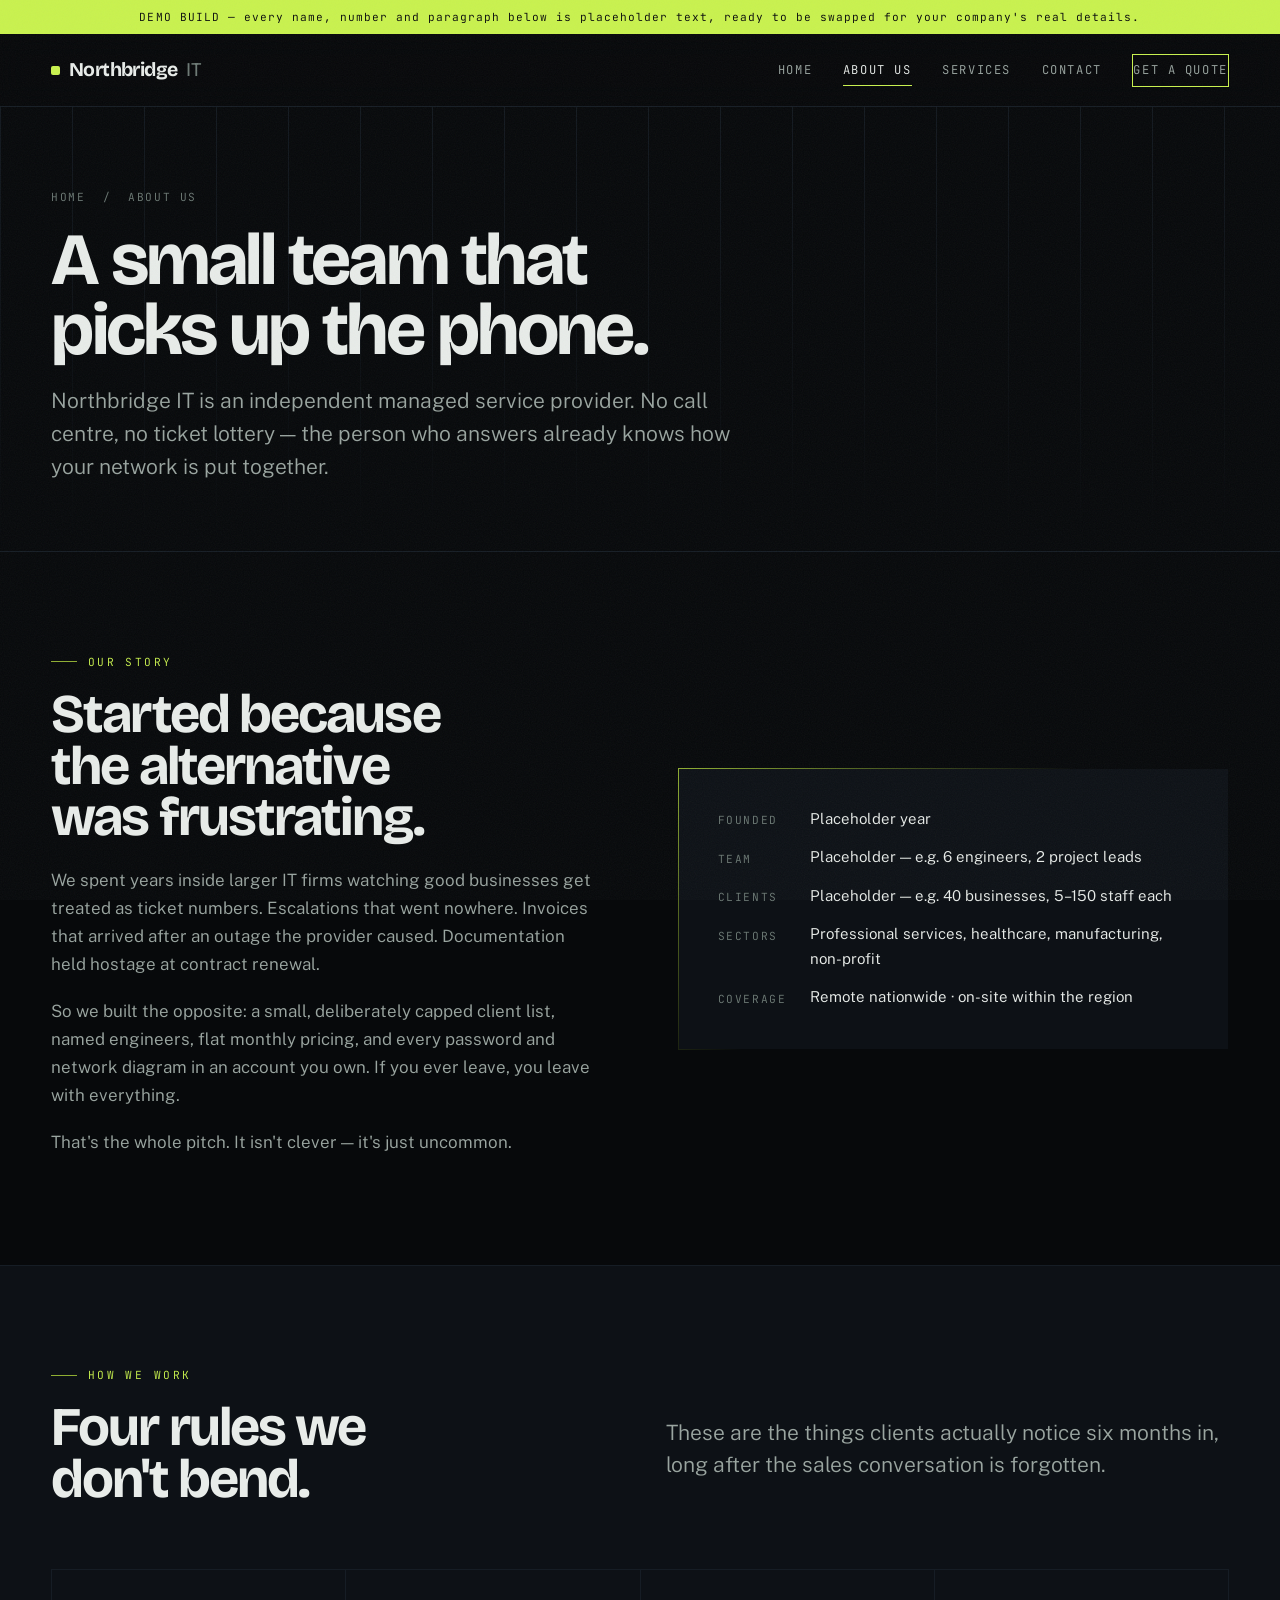
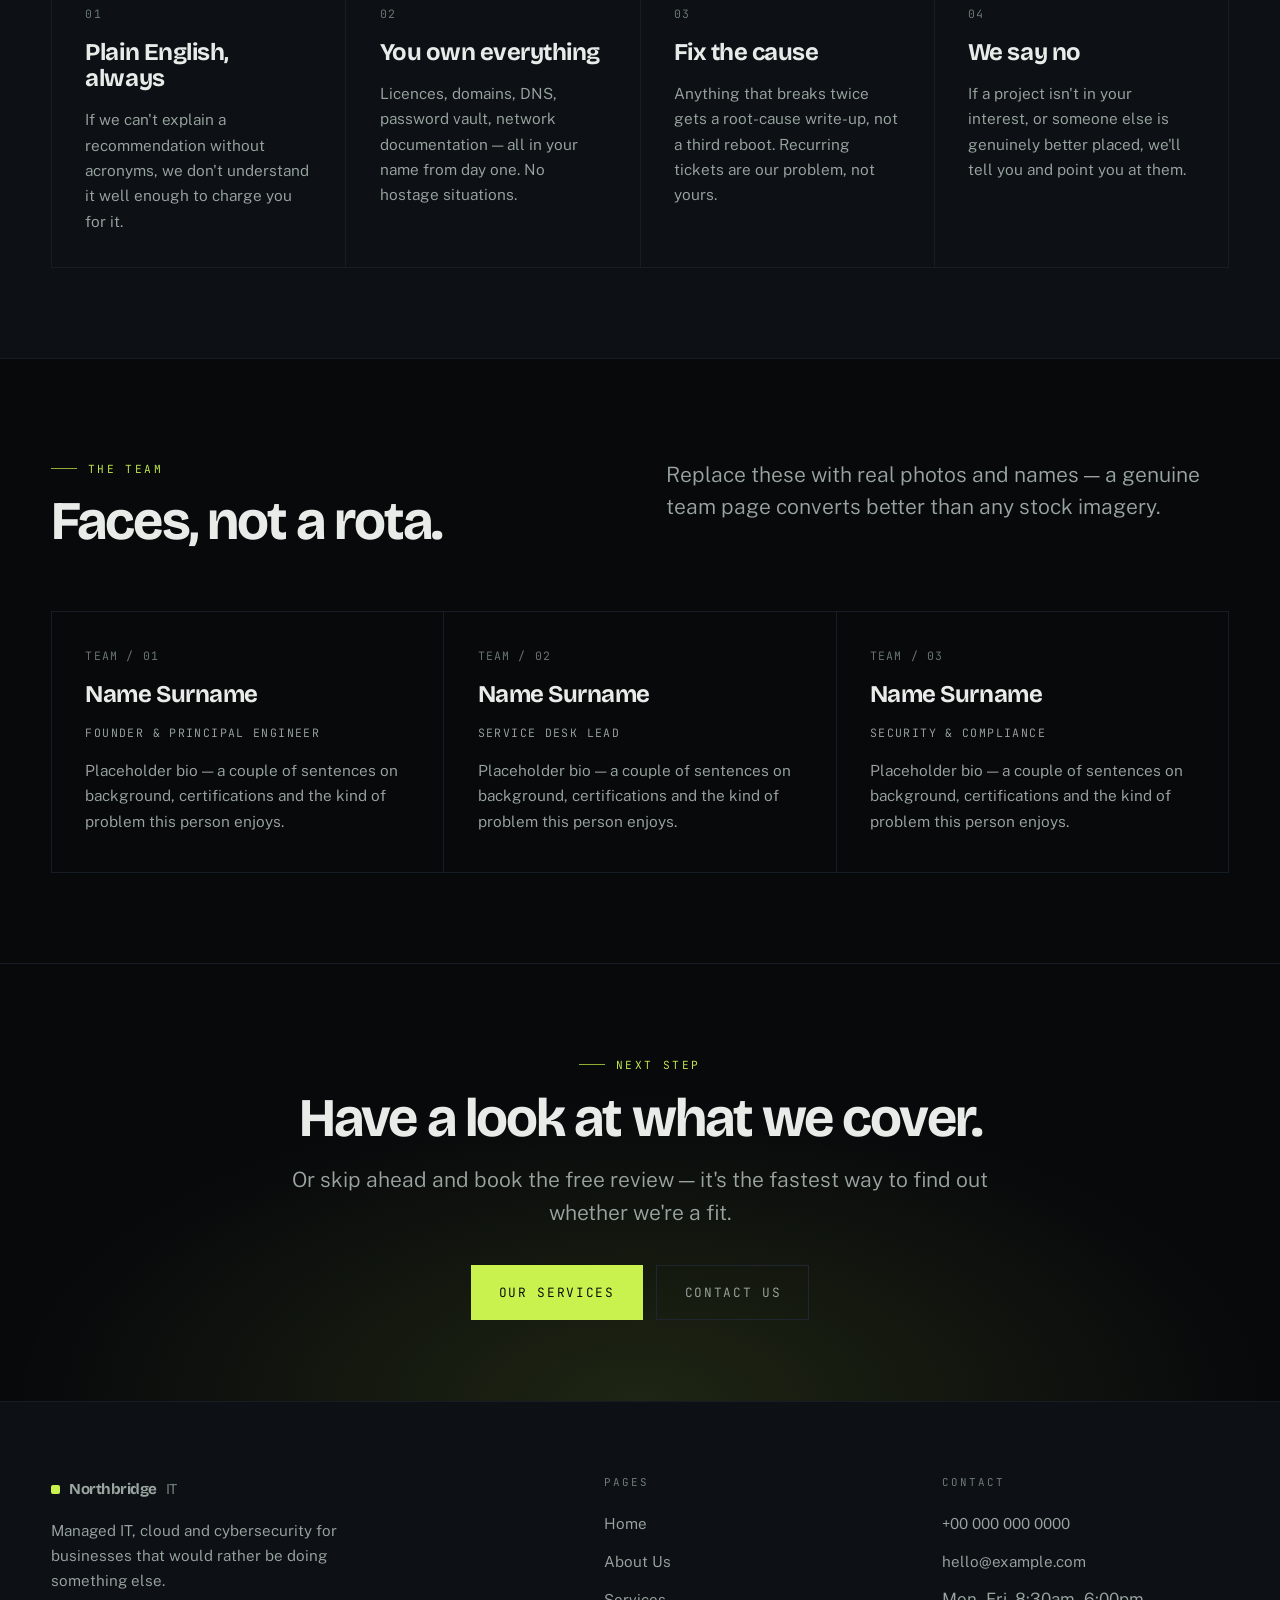
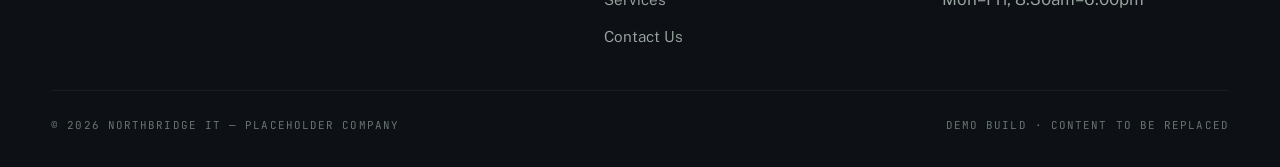
==== about.html @ 1f9439ec "IT company website demo: home, about, services, contact" ====
<!doctype html>
<html lang="en">
<head>
<meta charset="utf-8">
<meta name="viewport" content="width=device-width, initial-scale=1">
<title>About Us — Northbridge IT</title>
<meta name="description" content="Who we are, how we work and what we will not do. Northbridge IT is an independent managed IT provider for small and mid-sized businesses.">
<link rel="canonical" href="https://example.com/about.html">
<meta name="robots" content="index, follow">
<meta name="theme-color" content="#07090b">

<meta property="og:type" content="website">
<meta property="og:title" content="About Us — Northbridge IT">
<meta property="og:description" content="An independent managed IT provider. Named engineers, plain-English contracts, documentation you own.">
<meta property="og:url" content="https://example.com/about.html">
<meta property="og:site_name" content="Northbridge IT">
<meta name="twitter:card" content="summary_large_image">

<link rel="preconnect" href="https://fonts.googleapis.com">
<link rel="preconnect" href="https://fonts.gstatic.com" crossorigin>
<link href="https://fonts.googleapis.com/css2?family=Bricolage+Grotesque:opsz,wght@12..96,400;12..96,700;12..96,800&family=Public+Sans:wght@300;400;500&family=JetBrains+Mono:wght@400;500&display=swap" rel="stylesheet">
<link rel="stylesheet" href="assets/styles.css">
</head>
<body>
<a class="skip" href="#main">Skip to content</a>

<div class="demo-bar">DEMO BUILD — every name, number and paragraph below is placeholder text, ready to be swapped for your company's real details.</div>

<header class="site-head">
  <div class="wrap head-in">
    <a class="brand" href="index.html"><span class="dot"></span>Northbridge<span style="color:var(--paper-mute);font-weight:400">IT</span></a>
    <button class="burger" aria-label="Menu" aria-expanded="false" aria-controls="nav">
      <span></span><span></span><span></span>
    </button>
    <nav class="nav" id="nav">
      <a href="index.html">Home</a>
      <a href="about.html" aria-current="page">About Us</a>
      <a href="services.html">Services</a>
      <a href="contact.html">Contact</a>
      <a class="btn" href="contact.html">Get a quote</a>
    </nav>
  </div>
</header>

<main id="main">

  <section class="pagehead">
    <div class="wrap">
      <p class="crumb"><a href="index.html">Home</a> &nbsp;/&nbsp; About Us</p>
      <h1>A small team that<br>picks up the phone.</h1>
      <p class="lede">Northbridge IT is an independent managed service provider. No call centre, no ticket lottery — the person who answers already knows how your network is put together.</p>
    </div>
  </section>

  <section class="sect">
    <div class="wrap split">
      <div data-rise="0">
        <span class="tag">Our story</span>
        <h2 class="h-sect" style="margin:1.1rem 0 1.4rem">Started because the alternative was frustrating.</h2>
        <p class="muted">We spent years inside larger IT firms watching good businesses get treated as ticket numbers. Escalations that went nowhere. Invoices that arrived after an outage the provider caused. Documentation held hostage at contract renewal.</p>
        <p class="muted">So we built the opposite: a small, deliberately capped client list, named engineers, flat monthly pricing, and every password and network diagram in an account you own. If you ever leave, you leave with everything.</p>
        <p class="muted">That's the whole pitch. It isn't clever — it's just uncommon.</p>
      </div>
      <div class="frame" data-rise="120">
        <dl>
          <dt>Founded</dt><dd>Placeholder year</dd>
          <dt>Team</dt><dd>Placeholder — e.g. 6 engineers, 2 project leads</dd>
          <dt>Clients</dt><dd>Placeholder — e.g. 40 businesses, 5–150 staff each</dd>
          <dt>Sectors</dt><dd>Professional services, healthcare, manufacturing, non-profit</dd>
          <dt>Coverage</dt><dd>Remote nationwide · on-site within the region</dd>
        </dl>
      </div>
    </div>
  </section>

  <section class="sect sect--tint">
    <div class="wrap">
      <div class="sect-head" data-rise="0">
        <div>
          <span class="tag">How we work</span>
          <h2 class="h-sect">Four rules we don't bend.</h2>
        </div>
        <p class="lede">These are the things clients actually notice six months in, long after the sales conversation is forgotten.</p>
      </div>
      <div class="grid-3">
        <article class="card" data-rise="0">
          <div class="card-top"><span class="idx">01</span></div>
          <h3 class="h-card">Plain English, always</h3>
          <p>If we can't explain a recommendation without acronyms, we don't understand it well enough to charge you for it.</p>
        </article>
        <article class="card" data-rise="80">
          <div class="card-top"><span class="idx">02</span></div>
          <h3 class="h-card">You own everything</h3>
          <p>Licences, domains, DNS, password vault, network documentation — all in your name from day one. No hostage situations.</p>
        </article>
        <article class="card" data-rise="160">
          <div class="card-top"><span class="idx">03</span></div>
          <h3 class="h-card">Fix the cause</h3>
          <p>Anything that breaks twice gets a root-cause write-up, not a third reboot. Recurring tickets are our problem, not yours.</p>
        </article>
        <article class="card" data-rise="240">
          <div class="card-top"><span class="idx">04</span></div>
          <h3 class="h-card">We say no</h3>
          <p>If a project isn't in your interest, or someone else is genuinely better placed, we'll tell you and point you at them.</p>
        </article>
      </div>
    </div>
  </section>

  <section class="sect">
    <div class="wrap">
      <div class="sect-head" data-rise="0">
        <div>
          <span class="tag">The team</span>
          <h2 class="h-sect">Faces, not a rota.</h2>
        </div>
        <p class="lede">Replace these with real photos and names — a genuine team page converts better than any stock imagery.</p>
      </div>
      <div class="grid-3">
        <article class="card" data-rise="0">
          <div class="card-top"><span class="idx">TEAM / 01</span></div>
          <h3 class="h-card">Name Surname</h3>
          <p class="muted" style="font-family:var(--font-mono);font-size:0.72rem;letter-spacing:0.12em;text-transform:uppercase">Founder &amp; Principal Engineer</p>
          <p>Placeholder bio — a couple of sentences on background, certifications and the kind of problem this person enjoys.</p>
        </article>
        <article class="card" data-rise="80">
          <div class="card-top"><span class="idx">TEAM / 02</span></div>
          <h3 class="h-card">Name Surname</h3>
          <p class="muted" style="font-family:var(--font-mono);font-size:0.72rem;letter-spacing:0.12em;text-transform:uppercase">Service Desk Lead</p>
          <p>Placeholder bio — a couple of sentences on background, certifications and the kind of problem this person enjoys.</p>
        </article>
        <article class="card" data-rise="160">
          <div class="card-top"><span class="idx">TEAM / 03</span></div>
          <h3 class="h-card">Name Surname</h3>
          <p class="muted" style="font-family:var(--font-mono);font-size:0.72rem;letter-spacing:0.12em;text-transform:uppercase">Security &amp; Compliance</p>
          <p>Placeholder bio — a couple of sentences on background, certifications and the kind of problem this person enjoys.</p>
        </article>
      </div>
    </div>
  </section>

  <section class="cta">
    <div class="wrap">
      <span class="tag" style="justify-content:center">Next step</span>
      <h2 class="h-sect" style="margin:1.2rem 0 1.2rem">Have a look at what we cover.</h2>
      <p class="lede">Or skip ahead and book the free review — it's the fastest way to find out whether we're a fit.</p>
      <div class="hero-actions">
        <a class="btn btn--solid btn--lg" href="services.html">Our services</a>
        <a class="btn btn--ghost btn--lg" href="contact.html">Contact us</a>
      </div>
    </div>
  </section>

</main>

<footer class="site-foot">
  <div class="wrap">
    <div class="foot-grid">
      <div>
        <a class="brand" href="index.html"><span class="dot"></span>Northbridge<span style="color:var(--paper-mute);font-weight:400">IT</span></a>
        <p class="muted" style="margin-top:1rem;max-width:34ch;font-size:0.95rem">Managed IT, cloud and cybersecurity for businesses that would rather be doing something else.</p>
      </div>
      <div>
        <h5>Pages</h5>
        <ul>
          <li><a href="index.html">Home</a></li>
          <li><a href="about.html">About Us</a></li>
          <li><a href="services.html">Services</a></li>
          <li><a href="contact.html">Contact Us</a></li>
        </ul>
      </div>
      <div>
        <h5>Contact</h5>
        <ul>
          <li><a href="tel:+000000000000">+00 000 000 0000</a></li>
          <li><a href="mailto:hello@example.com">hello@example.com</a></li>
          <li class="muted">Mon–Fri, 8:30am–6:00pm</li>
        </ul>
      </div>
    </div>
    <div class="foot-bar">
      <span>© <span id="year">2026</span> Northbridge IT — placeholder company</span>
      <span>Demo build · content to be replaced</span>
    </div>
  </div>
</footer>

<script src="assets/main.js"></script>
</body>
</html>
---- assets/styles.css ----
/* ==========================================================================
   Northbridge IT — demo stylesheet
   Aesthetic: "signal room" — near-black canvas, hairline grid, one acid accent,
   monospace index labels, tight display type.
   ========================================================================== */

:root {
  --ink:        #07090b;
  --ink-2:      #0d1116;
  --ink-3:      #141a21;
  --line:       #1e262f;
  --line-soft:  #161d25;
  --paper:      #e8ece9;
  --paper-dim:  #9aa5a0;
  --paper-mute: #6d7a75;
  --signal:     #c9f24e;
  --signal-dim: #8fae32;
  --warn:       #ff6b3d;

  --font-display: "Bricolage Grotesque", "Arial Narrow", sans-serif;
  --font-body:    "Public Sans", "Helvetica Neue", sans-serif;
  --font-mono:    "JetBrains Mono", ui-monospace, monospace;

  --gutter: clamp(1.25rem, 4vw, 4.5rem);
  --maxw: 1320px;
  --ease: cubic-bezier(0.22, 1, 0.36, 1);
}

*, *::before, *::after { box-sizing: border-box; }

html { scroll-behavior: smooth; -webkit-text-size-adjust: 100%; }

body {
  margin: 0;
  background: var(--ink);
  color: var(--paper);
  font-family: var(--font-body);
  font-size: 17px;
  line-height: 1.65;
  font-weight: 350;
  -webkit-font-smoothing: antialiased;
  overflow-x: hidden;
}

/* film grain + vignette so the black has texture instead of being flat */
body::after {
  content: "";
  position: fixed;
  inset: 0;
  pointer-events: none;
  z-index: 900;
  opacity: 0.05;
  background-image: url("data:image/svg+xml,%3Csvg xmlns='http://www.w3.org/2000/svg' width='140' height='140'%3E%3Cfilter id='n'%3E%3CfeTurbulence type='fractalNoise' baseFrequency='0.85' numOctaves='3'/%3E%3C/filter%3E%3Crect width='140' height='140' filter='url(%23n)'/%3E%3C/svg%3E");
}

img { max-width: 100%; display: block; }
a { color: inherit; text-decoration: none; }

::selection { background: var(--signal); color: var(--ink); }

:focus-visible {
  outline: 2px solid var(--signal);
  outline-offset: 3px;
}

.wrap {
  width: 100%;
  max-width: var(--maxw);
  margin-inline: auto;
  padding-inline: var(--gutter);
}

.skip {
  position: absolute;
  left: -9999px;
}
.skip:focus {
  left: 1rem; top: 1rem;
  z-index: 999;
  background: var(--signal);
  color: var(--ink);
  padding: 0.6rem 1rem;
  font-family: var(--font-mono);
  font-size: 0.8rem;
}

/* --------------------------------------------------------------- type ---- */

h1, h2, h3, h4 {
  font-family: var(--font-display);
  font-weight: 700;
  letter-spacing: -0.035em;
  line-height: 0.95;
  margin: 0;
  text-wrap: balance;
}

.display {
  font-size: clamp(2.6rem, 6.4vw, 5.2rem);
}

.h-sect {
  font-size: clamp(2rem, 4.6vw, 3.4rem);
}

.h-card {
  font-size: clamp(1.25rem, 2vw, 1.5rem);
  letter-spacing: -0.02em;
  line-height: 1.1;
}

p { margin: 0 0 1.1em; }

.lede {
  font-size: clamp(1.05rem, 1.7vw, 1.32rem);
  line-height: 1.55;
  color: var(--paper-dim);
  max-width: 54ch;
  font-weight: 320;
}

.muted { color: var(--paper-dim); }

.tag {
  font-family: var(--font-mono);
  font-size: 0.7rem;
  letter-spacing: 0.22em;
  text-transform: uppercase;
  color: var(--signal);
  display: inline-flex;
  align-items: center;
  gap: 0.65rem;
}
.tag::before {
  content: "";
  width: 26px; height: 1px;
  background: var(--signal-dim);
}

.idx {
  font-family: var(--font-mono);
  font-size: 0.72rem;
  color: var(--paper-mute);
  letter-spacing: 0.1em;
}

/* -------------------------------------------------------------- header ---- */

.site-head {
  position: sticky;
  top: 0;
  z-index: 800;
  background: color-mix(in srgb, var(--ink) 86%, transparent);
  backdrop-filter: blur(14px);
  border-bottom: 1px solid var(--line-soft);
}

.head-in {
  display: flex;
  align-items: center;
  justify-content: space-between;
  gap: 1.5rem;
  height: 72px;
}

.brand {
  display: inline-flex;
  align-items: baseline;
  gap: 0.55rem;
  font-family: var(--font-display);
  font-weight: 700;
  font-size: 1.22rem;
  letter-spacing: -0.03em;
}
.brand .dot {
  width: 9px; height: 9px;
  background: var(--signal);
  border-radius: 2px;
  align-self: center;
  animation: pulse 2.8s var(--ease) infinite;
}
@keyframes pulse {
  0%, 100% { opacity: 1; transform: scale(1); }
  50%      { opacity: 0.35; transform: scale(0.72); }
}

.nav {
  display: flex;
  align-items: center;
  gap: clamp(1rem, 2.4vw, 2.2rem);
}
.nav a {
  font-family: var(--font-mono);
  font-size: 0.76rem;
  letter-spacing: 0.13em;
  text-transform: uppercase;
  color: var(--paper-dim);
  padding: 0.35rem 0;
  position: relative;
  transition: color 0.25s var(--ease);
}
.nav a::after {
  content: "";
  position: absolute;
  left: 0; bottom: 0;
  width: 0; height: 1px;
  background: var(--signal);
  transition: width 0.32s var(--ease);
}
.nav a:hover { color: var(--paper); }
.nav a:hover::after,
.nav a[aria-current="page"]::after { width: 100%; }
.nav a[aria-current="page"] { color: var(--paper); }

.btn {
  display: inline-flex;
  align-items: center;
  gap: 0.6rem;
  font-family: var(--font-mono);
  font-size: 0.76rem;
  letter-spacing: 0.13em;
  text-transform: uppercase;
  padding: 0.78rem 1.35rem;
  border: 1px solid var(--signal);
  color: var(--signal);
  background: transparent;
  cursor: pointer;
  transition: background 0.28s var(--ease), color 0.28s var(--ease), transform 0.2s var(--ease);
}
.btn:hover { background: var(--signal); color: var(--ink); }
.btn:active { transform: translateY(1px); }
.btn--solid { background: var(--signal); color: var(--ink); }
.btn--solid:hover { background: transparent; color: var(--signal); }
.btn--ghost { border-color: var(--line); color: var(--paper-dim); }
.btn--ghost:hover { background: var(--paper); color: var(--ink); border-color: var(--paper); }
.btn--lg { padding: 1rem 1.7rem; font-size: 0.8rem; }

.burger {
  display: none;
  width: 44px; height: 44px;
  border: 1px solid var(--line);
  background: transparent;
  cursor: pointer;
  padding: 0;
  position: relative;
}
.burger span {
  position: absolute;
  left: 12px;
  width: 18px; height: 1.5px;
  background: var(--paper);
  transition: transform 0.3s var(--ease), opacity 0.2s var(--ease);
}
.burger span:nth-child(1) { top: 17px; }
.burger span:nth-child(2) { top: 22px; }
.burger span:nth-child(3) { top: 27px; }
.burger[aria-expanded="true"] span:nth-child(1) { transform: translateY(5px) rotate(45deg); }
.burger[aria-expanded="true"] span:nth-child(2) { opacity: 0; }
.burger[aria-expanded="true"] span:nth-child(3) { transform: translateY(-5px) rotate(-45deg); }

/* ---------------------------------------------------------------- hero ---- */

.hero {
  position: relative;
  padding: clamp(4rem, 11vh, 8rem) 0 clamp(3.5rem, 8vh, 6rem);
  border-bottom: 1px solid var(--line-soft);
  overflow: hidden;
}

/* hairline grid + a slow-drifting radial glow behind the headline */
.hero::before {
  content: "";
  position: absolute;
  inset: 0;
  background-image:
    linear-gradient(to right, var(--line-soft) 1px, transparent 1px),
    linear-gradient(to bottom, var(--line-soft) 1px, transparent 1px);
  background-size: 72px 72px;
  mask-image: radial-gradient(ellipse 90% 70% at 65% 30%, #000 20%, transparent 78%);
  opacity: 0.75;
  pointer-events: none;
}
.hero::after {
  content: "";
  position: absolute;
  width: 720px; height: 720px;
  right: -180px; top: -240px;
  background: radial-gradient(circle, rgba(201,242,78,0.10), transparent 62%);
  pointer-events: none;
  animation: drift 18s var(--ease) infinite alternate;
}
@keyframes drift {
  from { transform: translate3d(0,0,0); }
  to   { transform: translate3d(-70px, 60px, 0); }
}

.hero-in {
  position: relative;
  display: grid;
  grid-template-columns: minmax(0, 1.35fr) minmax(0, 0.85fr);
  gap: clamp(2rem, 5vw, 5rem);
  align-items: end;
}

.hero h1 { margin: 1.6rem 0 1.5rem; }
.hero h1 em {
  font-style: normal;
  color: var(--signal);
  position: relative;
}

.hero-actions {
  display: flex;
  flex-wrap: wrap;
  gap: 0.85rem;
  margin-top: 2.2rem;
}

.hero-side {
  border-left: 1px solid var(--line);
  padding-left: clamp(1.2rem, 2.5vw, 2rem);
}

.stat + .stat { margin-top: 1.9rem; }
.stat b {
  display: block;
  font-family: var(--font-display);
  font-size: clamp(2rem, 3.4vw, 2.9rem);
  font-weight: 700;
  letter-spacing: -0.04em;
  line-height: 1;
  color: var(--paper);
}
.stat span {
  display: block;
  font-family: var(--font-mono);
  font-size: 0.71rem;
  letter-spacing: 0.15em;
  text-transform: uppercase;
  color: var(--paper-mute);
  margin-top: 0.5rem;
}

/* ------------------------------------------------------------- marquee ---- */

.marquee {
  border-bottom: 1px solid var(--line-soft);
  background: var(--ink-2);
  overflow: hidden;
  padding: 0.95rem 0;
  display: flex;
  white-space: nowrap;
}
.marquee ul {
  display: flex;
  gap: 3.5rem;
  margin: 0;
  padding: 0 1.75rem 0 0;
  list-style: none;
  flex: 0 0 auto;
  animation: slide 34s linear infinite;
}
.marquee li {
  font-family: var(--font-mono);
  font-size: 0.74rem;
  letter-spacing: 0.2em;
  text-transform: uppercase;
  color: var(--paper-mute);
  display: flex;
  align-items: center;
  gap: 3.5rem;
}
.marquee li::after {
  content: "◆";
  color: var(--signal-dim);
  font-size: 0.6rem;
}
@keyframes slide {
  from { transform: translateX(0); }
  to   { transform: translateX(-100%); }
}
@media (prefers-reduced-motion: reduce) {
  .marquee ul { animation: none; }
  .hero::after { animation: none; }
  .brand .dot { animation: none; }
}

/* ------------------------------------------------------------- section ---- */

.sect {
  padding: clamp(4rem, 10vh, 7.5rem) 0;
  border-bottom: 1px solid var(--line-soft);
  position: relative;
}
.sect--tint { background: var(--ink-2); }

.sect-head {
  display: grid;
  grid-template-columns: minmax(0, 1fr) minmax(0, 1fr);
  gap: clamp(1.5rem, 4vw, 4rem);
  align-items: end;
  margin-bottom: clamp(2.5rem, 5vw, 4rem);
}
.sect-head .tag { margin-bottom: 1.1rem; }

/* --------------------------------------------------------------- cards ---- */

.grid-3 {
  display: grid;
  grid-template-columns: repeat(auto-fit, minmax(285px, 1fr));
  gap: 1px;
  background: var(--line-soft);
  border: 1px solid var(--line-soft);
}

.card {
  background: var(--ink);
  padding: clamp(1.7rem, 2.6vw, 2.4rem);
  display: flex;
  flex-direction: column;
  gap: 1rem;
  position: relative;
  transition: background 0.35s var(--ease);
  min-height: 260px;
}
.sect--tint .card { background: var(--ink-2); }
.card:hover { background: var(--ink-3); }
.card::before {
  content: "";
  position: absolute;
  left: 0; top: 0;
  width: 0; height: 2px;
  background: var(--signal);
  transition: width 0.45s var(--ease);
}
.card:hover::before { width: 100%; }

.card-top {
  display: flex;
  align-items: center;
  justify-content: space-between;
  gap: 1rem;
}
.card p { margin: 0; color: var(--paper-dim); font-size: 0.96rem; }

.card ul {
  list-style: none;
  margin: 0.4rem 0 0;
  padding: 0;
  display: flex;
  flex-wrap: wrap;
  gap: 0.4rem;
}
.card li {
  font-family: var(--font-mono);
  font-size: 0.66rem;
  letter-spacing: 0.09em;
  text-transform: uppercase;
  color: var(--paper-mute);
  border: 1px solid var(--line);
  padding: 0.28rem 0.55rem;
}

.icon {
  width: 34px; height: 34px;
  stroke: var(--signal);
  stroke-width: 1.2;
  fill: none;
  flex: 0 0 auto;
}

/* ---------------------------------------------------------------- rows ---- */

.rows { border-top: 1px solid var(--line-soft); }

.row {
  display: grid;
  grid-template-columns: 68px minmax(0, 1.1fr) minmax(0, 1.4fr) auto;
  gap: clamp(1rem, 3vw, 2.5rem);
  align-items: start;
  padding: clamp(1.6rem, 3vw, 2.3rem) 0;
  border-bottom: 1px solid var(--line-soft);
  transition: padding-left 0.35s var(--ease), background 0.35s var(--ease);
}
.row:hover {
  padding-left: 1.1rem;
  background: linear-gradient(90deg, rgba(201,242,78,0.05), transparent 55%);
}
.row h3 { font-size: clamp(1.2rem, 2vw, 1.55rem); }
.row p { margin: 0; color: var(--paper-dim); font-size: 0.96rem; }
.row .arrow {
  font-family: var(--font-mono);
  color: var(--signal);
  opacity: 0;
  transform: translateX(-8px);
  transition: all 0.35s var(--ease);
}
.row:hover .arrow { opacity: 1; transform: translateX(0); }

/* ---------------------------------------------------------- split/about --- */

.split {
  display: grid;
  grid-template-columns: minmax(0, 1fr) minmax(0, 1fr);
  gap: clamp(2rem, 6vw, 5.5rem);
  align-items: center;
}

.frame {
  border: 1px solid var(--line);
  padding: clamp(1.5rem, 3vw, 2.5rem);
  background:
    linear-gradient(var(--ink-2), var(--ink-2)) padding-box,
    linear-gradient(140deg, var(--signal-dim), transparent 45%) border-box;
  border: 1px solid transparent;
  position: relative;
}
.frame dl {
  margin: 0;
  display: grid;
  grid-template-columns: auto 1fr;
  gap: 0.85rem 1.5rem;
  font-size: 0.94rem;
}
.frame dt {
  font-family: var(--font-mono);
  font-size: 0.7rem;
  letter-spacing: 0.14em;
  text-transform: uppercase;
  color: var(--paper-mute);
  padding-top: 0.28rem;
}
.frame dd { margin: 0; color: var(--paper); }

.steps { counter-reset: s; list-style: none; margin: 0; padding: 0; }
.steps li {
  counter-increment: s;
  border-top: 1px solid var(--line-soft);
  padding: 1.35rem 0 1.35rem 3.4rem;
  position: relative;
}
.steps li::before {
  content: "0" counter(s);
  position: absolute;
  left: 0; top: 1.35rem;
  font-family: var(--font-mono);
  font-size: 0.74rem;
  color: var(--signal);
}
.steps h4 { font-size: 1.08rem; margin-bottom: 0.4rem; }
.steps p { margin: 0; color: var(--paper-dim); font-size: 0.94rem; }

/* ----------------------------------------------------------------- cta ---- */

.cta {
  padding: clamp(4rem, 9vh, 7rem) 0;
  text-align: center;
  position: relative;
  overflow: hidden;
}
.cta::before {
  content: "";
  position: absolute;
  inset: 0;
  background: radial-gradient(ellipse 70% 100% at 50% 100%, rgba(201,242,78,0.12), transparent 70%);
  pointer-events: none;
}
.cta .wrap { position: relative; }
.cta .lede { margin-inline: auto; }
.cta .hero-actions { justify-content: center; }

/* ---------------------------------------------------------------- form ---- */

.form-grid {
  display: grid;
  grid-template-columns: minmax(0, 1.15fr) minmax(0, 0.85fr);
  gap: clamp(2rem, 5vw, 4.5rem);
  align-items: start;
}

form.contact { display: grid; gap: 1.2rem; }

.field { display: grid; gap: 0.5rem; }
.field--row {
  display: grid;
  grid-template-columns: 1fr 1fr;
  gap: 1.2rem;
}

label {
  font-family: var(--font-mono);
  font-size: 0.7rem;
  letter-spacing: 0.15em;
  text-transform: uppercase;
  color: var(--paper-mute);
}
label .req { color: var(--signal); }

input, select, textarea {
  width: 100%;
  background: var(--ink-2);
  border: 1px solid var(--line);
  color: var(--paper);
  font-family: var(--font-body);
  font-size: 1rem;
  padding: 0.85rem 1rem;
  border-radius: 0;
  transition: border-color 0.25s var(--ease), background 0.25s var(--ease);
  appearance: none;
}
textarea { min-height: 150px; resize: vertical; }
select {
  background-image: url("data:image/svg+xml,%3Csvg xmlns='http://www.w3.org/2000/svg' width='12' height='8'%3E%3Cpath d='M1 1l5 5 5-5' stroke='%236d7a75' stroke-width='1.5' fill='none'/%3E%3C/svg%3E");
  background-repeat: no-repeat;
  background-position: right 1rem center;
  padding-right: 2.6rem;
}
input:focus, select:focus, textarea:focus {
  border-color: var(--signal);
  background: var(--ink-3);
  outline: none;
}
input::placeholder, textarea::placeholder { color: #4d5a55; }

.err {
  font-family: var(--font-mono);
  font-size: 0.7rem;
  letter-spacing: 0.06em;
  color: var(--warn);
  min-height: 1em;
}
input[aria-invalid="true"], textarea[aria-invalid="true"], select[aria-invalid="true"] {
  border-color: var(--warn);
}

.hp { position: absolute; left: -9999px; }

.form-note {
  font-family: var(--font-mono);
  font-size: 0.72rem;
  line-height: 1.7;
  color: var(--paper-mute);
  letter-spacing: 0.03em;
}

.form-status {
  border: 1px solid var(--signal);
  background: rgba(201,242,78,0.07);
  padding: 1rem 1.15rem;
  font-family: var(--font-mono);
  font-size: 0.78rem;
  color: var(--signal);
  display: none;
}
.form-status.is-on { display: block; }

.contact-list { list-style: none; margin: 0; padding: 0; }
.contact-list li {
  border-top: 1px solid var(--line-soft);
  padding: 1.1rem 0;
}
.contact-list li:last-child { border-bottom: 1px solid var(--line-soft); }
.contact-list dt,
.contact-list .k {
  font-family: var(--font-mono);
  font-size: 0.68rem;
  letter-spacing: 0.15em;
  text-transform: uppercase;
  color: var(--paper-mute);
  display: block;
  margin-bottom: 0.35rem;
}
.contact-list .v { font-size: 1.02rem; }
.contact-list a:hover { color: var(--signal); }

/* -------------------------------------------------------------- footer ---- */

.site-foot {
  background: var(--ink-2);
  border-top: 1px solid var(--line-soft);
  padding: clamp(3rem, 6vw, 4.5rem) 0 2rem;
}
.foot-grid {
  display: grid;
  grid-template-columns: minmax(0, 1.4fr) repeat(2, minmax(0, 0.8fr));
  gap: clamp(2rem, 4vw, 3.5rem);
  padding-bottom: 2.5rem;
  border-bottom: 1px solid var(--line-soft);
}
.foot-grid h5 {
  font-family: var(--font-mono);
  font-size: 0.68rem;
  letter-spacing: 0.18em;
  text-transform: uppercase;
  color: var(--paper-mute);
  margin: 0 0 1.1rem;
  font-weight: 400;
}
.foot-grid ul { list-style: none; margin: 0; padding: 0; display: grid; gap: 0.6rem; }
.foot-grid a { color: var(--paper-dim); font-size: 0.95rem; }
.foot-grid a:hover { color: var(--signal); }
.foot-bar {
  display: flex;
  flex-wrap: wrap;
  justify-content: space-between;
  gap: 1rem;
  padding-top: 1.6rem;
  font-family: var(--font-mono);
  font-size: 0.68rem;
  letter-spacing: 0.1em;
  color: var(--paper-mute);
  text-transform: uppercase;
}

/* --------------------------------------------------------- page banner ---- */

.pagehead {
  padding: clamp(3.5rem, 9vh, 6rem) 0 clamp(2.5rem, 5vh, 3.5rem);
  border-bottom: 1px solid var(--line-soft);
  position: relative;
  overflow: hidden;
}
.pagehead::before {
  content: "";
  position: absolute;
  inset: 0;
  background-image:
    linear-gradient(to right, var(--line-soft) 1px, transparent 1px);
  background-size: 72px 100%;
  mask-image: linear-gradient(to bottom, #000, transparent);
  opacity: 0.8;
}
.pagehead .wrap { position: relative; }
.pagehead h1 { font-size: clamp(2.4rem, 6.5vw, 4.6rem); margin: 1.2rem 0 1.2rem; }

.crumb {
  font-family: var(--font-mono);
  font-size: 0.7rem;
  letter-spacing: 0.14em;
  text-transform: uppercase;
  color: var(--paper-mute);
}
.crumb a:hover { color: var(--signal); }

/* --------------------------------------------------------- placeholder ---- */

.demo-bar {
  background: var(--signal);
  color: var(--ink);
  font-family: var(--font-mono);
  font-size: 0.7rem;
  letter-spacing: 0.09em;
  text-align: center;
  padding: 0.55rem 1rem;
  line-height: 1.5;
}

/* ------------------------------------------------------------- reveals ---- */

[data-rise] {
  opacity: 0;
  transform: translateY(22px);
  transition: opacity 0.7s var(--ease), transform 0.7s var(--ease);
}
[data-rise].is-in { opacity: 1; transform: none; }

@media (prefers-reduced-motion: reduce) {
  [data-rise] { opacity: 1; transform: none; transition: none; }
  html { scroll-behavior: auto; }
}

/* ----------------------------------------------------------- responsive --- */

@media (max-width: 980px) {
  .hero-in,
  .sect-head,
  .split,
  .form-grid { grid-template-columns: 1fr; }
  .hero-side {
    border-left: 0;
    border-top: 1px solid var(--line);
    padding-left: 0;
    padding-top: 1.8rem;
    display: grid;
    grid-template-columns: repeat(3, 1fr);
    gap: 1.5rem;
  }
  .stat + .stat { margin-top: 0; }
  .foot-grid { grid-template-columns: 1fr 1fr; }
  .row { grid-template-columns: 48px minmax(0, 1fr); }
  .row .arrow { display: none; }
  .row > p { grid-column: 2; }
}

@media (max-width: 720px) {
  body { font-size: 16px; }
  .burger { display: block; }
  .nav {
    position: absolute;
    top: 100%;
    left: 0;
    right: 0;
    background: var(--ink-2);
    border-bottom: 1px solid var(--line);
    flex-direction: column;
    align-items: stretch;
    gap: 0;
    padding: 0.5rem var(--gutter) 1.5rem;
    transform: translateY(-8px);
    opacity: 0;
    visibility: hidden;
    transition: transform 0.35s var(--ease), opacity 0.25s var(--ease), visibility 0.35s;
    z-index: 790;
  }
  .nav.is-open { transform: translateY(0); opacity: 1; visibility: visible; }
  .nav a {
    font-size: 0.95rem;
    letter-spacing: 0.05em;
    padding: 0.95rem 0;
    border-bottom: 1px solid var(--line-soft);
  }
  .nav .btn { margin-top: 1.1rem; justify-content: center; border-bottom: 1px solid var(--signal); }
  .hero-side { grid-template-columns: 1fr; }
  .field--row { grid-template-columns: 1fr; }
  .foot-grid { grid-template-columns: 1fr; }
}
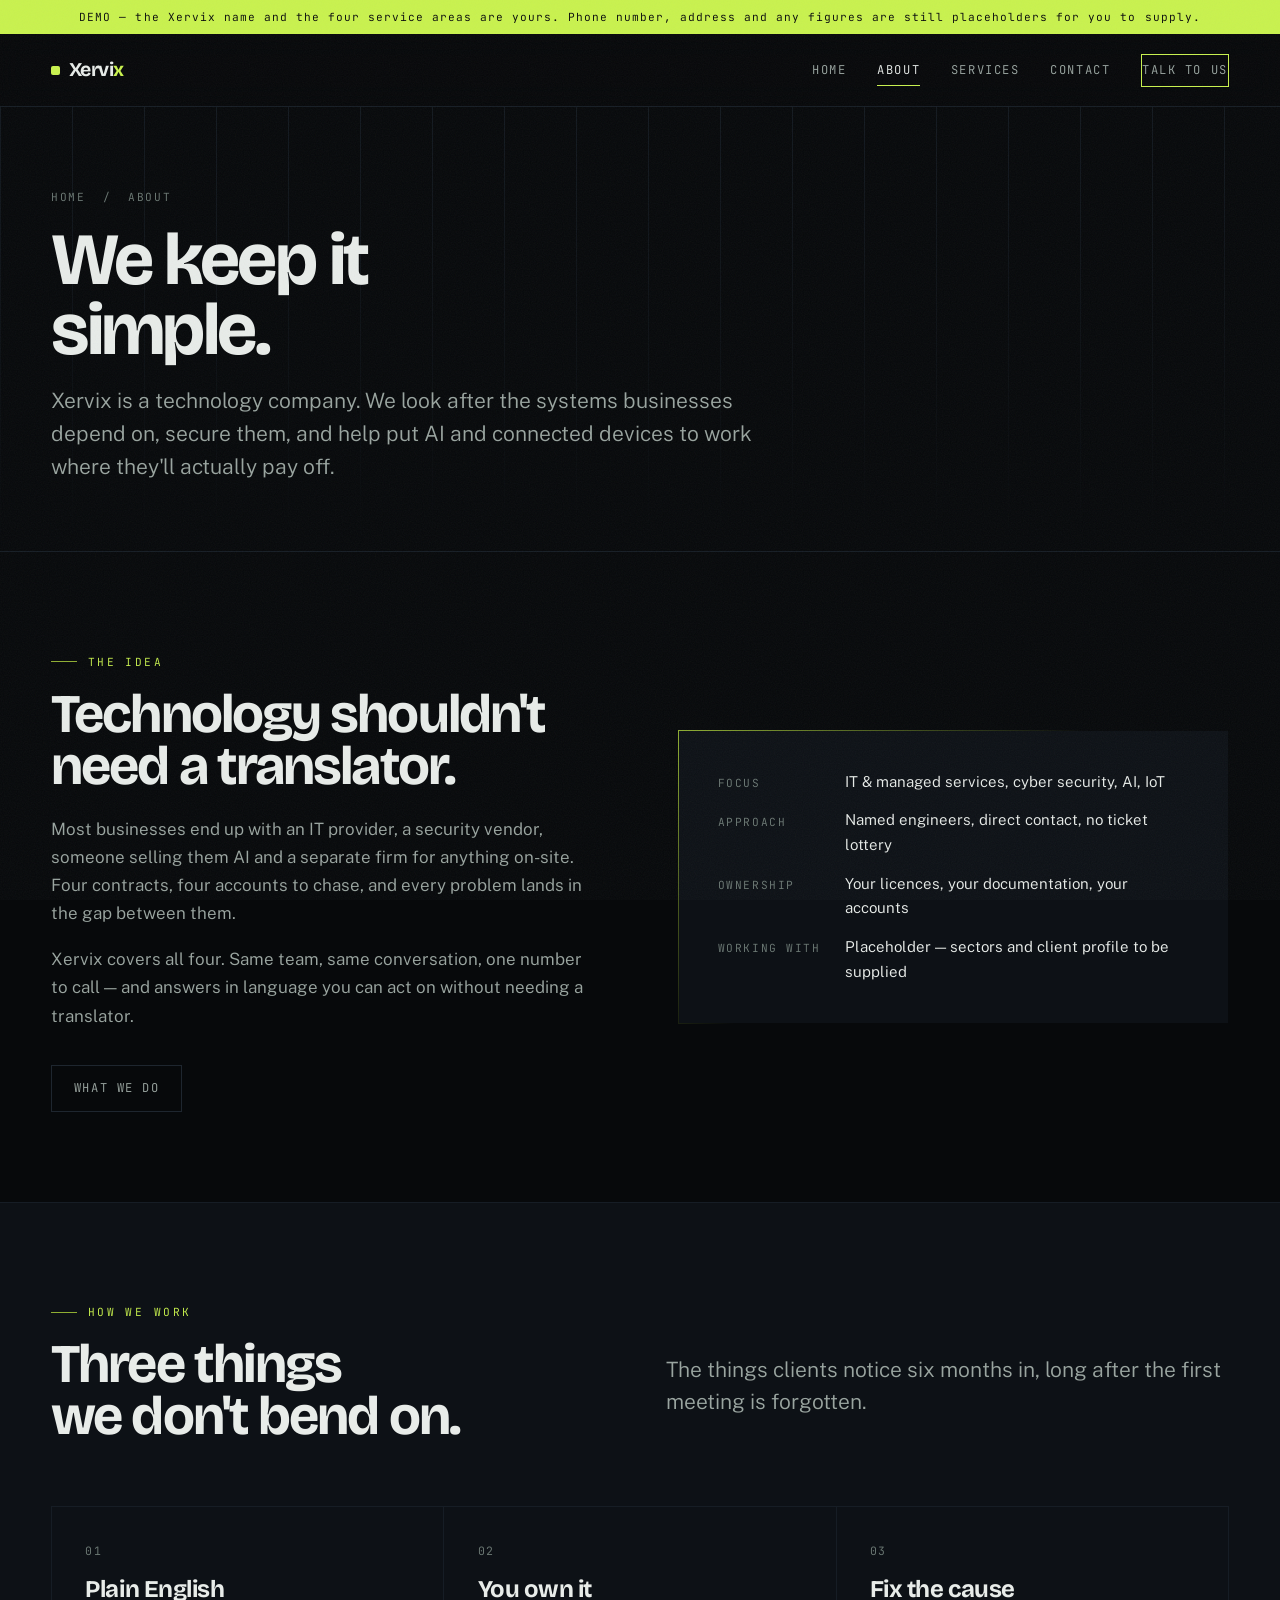
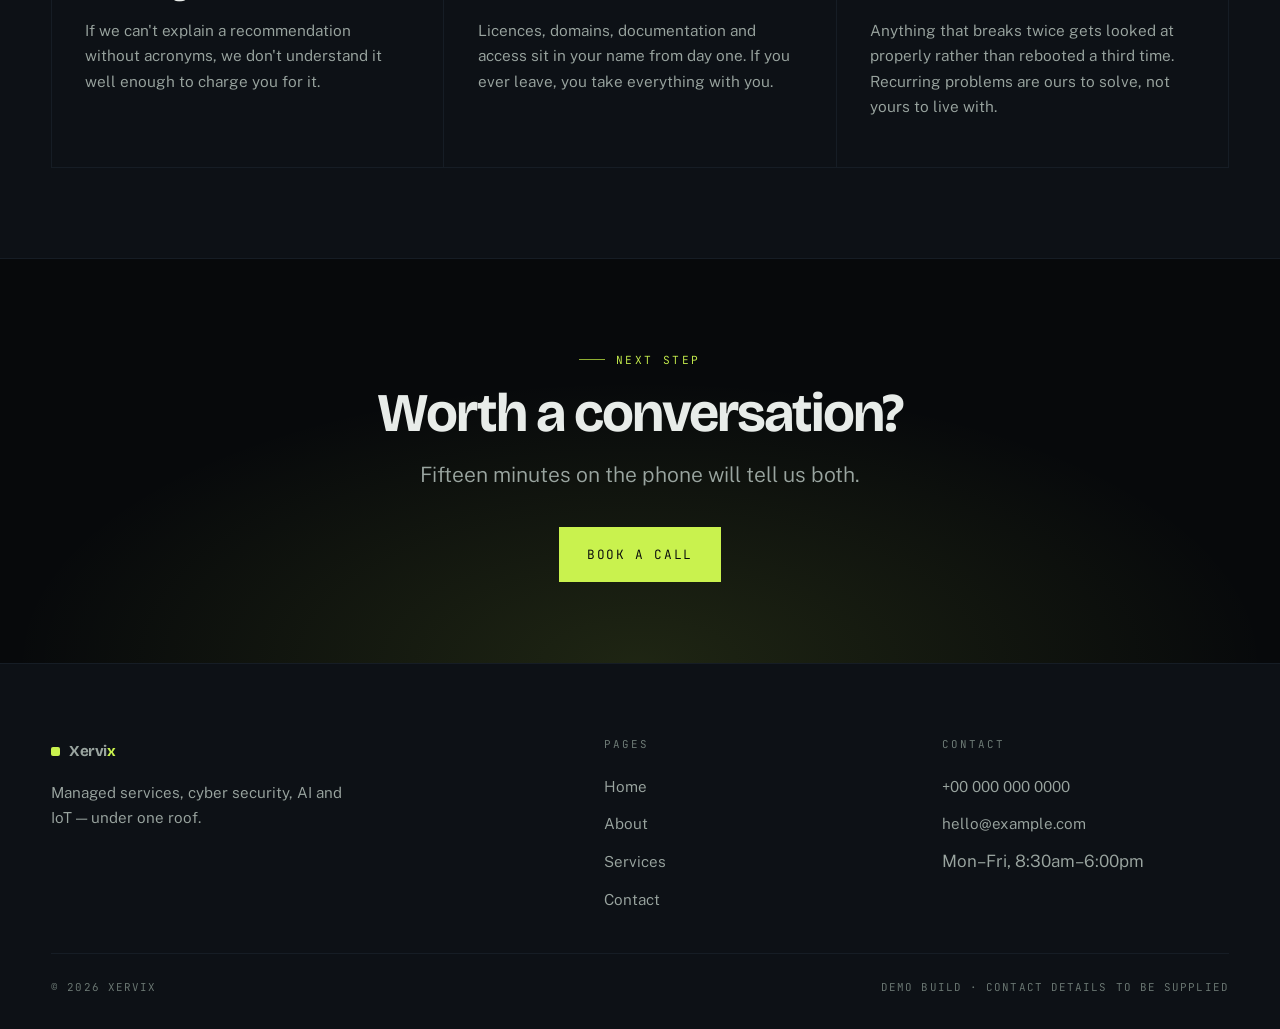
==== commit bf0448e0: "Rebrand to Xervix: four capability areas, leaner copy, pricing tiers removed" ====
--- a/about.html
+++ b/about.html
@@ -3,17 +3,17 @@
 <head>
 <meta charset="utf-8">
 <meta name="viewport" content="width=device-width, initial-scale=1">
-<title>About Us — Northbridge IT</title>
-<meta name="description" content="Who we are, how we work and what we will not do. Northbridge IT is an independent managed IT provider for small and mid-sized businesses.">
+<title>About — Xervix</title>
+<meta name="description" content="Xervix is a technology company covering IT and managed services, cyber security, AI and IoT. One team, one conversation, no vendor ping-pong.">
 <link rel="canonical" href="https://example.com/about.html">
 <meta name="robots" content="index, follow">
 <meta name="theme-color" content="#07090b">
 
 <meta property="og:type" content="website">
-<meta property="og:title" content="About Us — Northbridge IT">
-<meta property="og:description" content="An independent managed IT provider. Named engineers, plain-English contracts, documentation you own.">
+<meta property="og:title" content="About — Xervix">
+<meta property="og:description" content="One team covering IT, security, AI and IoT — so nothing falls between the gaps.">
 <meta property="og:url" content="https://example.com/about.html">
-<meta property="og:site_name" content="Northbridge IT">
+<meta property="og:site_name" content="Xervix">
 <meta name="twitter:card" content="summary_large_image">
 
 <link rel="preconnect" href="https://fonts.googleapis.com">
@@ -24,20 +24,20 @@
 <body>
 <a class="skip" href="#main">Skip to content</a>
 
-<div class="demo-bar">DEMO BUILD — every name, number and paragraph below is placeholder text, ready to be swapped for your company's real details.</div>
+<div class="demo-bar">DEMO — the Xervix name and the four service areas are yours. Phone number, address and any figures are still placeholders for you to supply.</div>
 
 <header class="site-head">
   <div class="wrap head-in">
-    <a class="brand" href="index.html"><span class="dot"></span>Northbridge<span style="color:var(--paper-mute);font-weight:400">IT</span></a>
+    <a class="brand" href="index.html"><span class="dot"></span><span class="brand-name">Xervi<span class="brand-x">x</span></span></a>
     <button class="burger" aria-label="Menu" aria-expanded="false" aria-controls="nav">
       <span></span><span></span><span></span>
     </button>
     <nav class="nav" id="nav">
       <a href="index.html">Home</a>
-      <a href="about.html" aria-current="page">About Us</a>
+      <a href="about.html" aria-current="page">About</a>
       <a href="services.html">Services</a>
       <a href="contact.html">Contact</a>
-      <a class="btn" href="contact.html">Get a quote</a>
+      <a class="btn" href="contact.html">Talk to us</a>
     </nav>
   </div>
 </header>
@@ -46,28 +46,29 @@
 
   <section class="pagehead">
     <div class="wrap">
-      <p class="crumb"><a href="index.html">Home</a> &nbsp;/&nbsp; About Us</p>
-      <h1>A small team that<br>picks up the phone.</h1>
-      <p class="lede">Northbridge IT is an independent managed service provider. No call centre, no ticket lottery — the person who answers already knows how your network is put together.</p>
+      <p class="crumb"><a href="index.html">Home</a> &nbsp;/&nbsp; About</p>
+      <h1>We keep it<br>simple.</h1>
+      <p class="lede">Xervix is a technology company. We look after the systems businesses depend on, secure them, and help put AI and connected devices to work where they'll actually pay off.</p>
     </div>
   </section>
 
   <section class="sect">
     <div class="wrap split">
       <div data-rise="0">
-        <span class="tag">Our story</span>
-        <h2 class="h-sect" style="margin:1.1rem 0 1.4rem">Started because the alternative was frustrating.</h2>
-        <p class="muted">We spent years inside larger IT firms watching good businesses get treated as ticket numbers. Escalations that went nowhere. Invoices that arrived after an outage the provider caused. Documentation held hostage at contract renewal.</p>
-        <p class="muted">So we built the opposite: a small, deliberately capped client list, named engineers, flat monthly pricing, and every password and network diagram in an account you own. If you ever leave, you leave with everything.</p>
-        <p class="muted">That's the whole pitch. It isn't clever — it's just uncommon.</p>
+        <span class="tag">The idea</span>
+        <h2 class="h-sect" style="margin:1.1rem 0 1.4rem">Technology shouldn't need a translator.</h2>
+        <p class="muted">Most businesses end up with an IT provider, a security vendor, someone selling them AI and a separate firm for anything on-site. Four contracts, four accounts to chase, and every problem lands in the gap between them.</p>
+        <p class="muted">Xervix covers all four. Same team, same conversation, one number to call — and answers in language you can act on without needing a translator.</p>
+        <div class="hero-actions">
+          <a class="btn btn--ghost" href="services.html">What we do</a>
+        </div>
       </div>
       <div class="frame" data-rise="120">
         <dl>
-          <dt>Founded</dt><dd>Placeholder year</dd>
-          <dt>Team</dt><dd>Placeholder — e.g. 6 engineers, 2 project leads</dd>
-          <dt>Clients</dt><dd>Placeholder — e.g. 40 businesses, 5–150 staff each</dd>
-          <dt>Sectors</dt><dd>Professional services, healthcare, manufacturing, non-profit</dd>
-          <dt>Coverage</dt><dd>Remote nationwide · on-site within the region</dd>
+          <dt>Focus</dt><dd>IT &amp; managed services, cyber security, AI, IoT</dd>
+          <dt>Approach</dt><dd>Named engineers, direct contact, no ticket lottery</dd>
+          <dt>Ownership</dt><dd>Your licences, your documentation, your accounts</dd>
+          <dt>Working with</dt><dd>Placeholder — sectors and client profile to be supplied</dd>
         </dl>
       </div>
     </div>
@@ -78,62 +79,25 @@
       <div class="sect-head" data-rise="0">
         <div>
           <span class="tag">How we work</span>
-          <h2 class="h-sect">Four rules we don't bend.</h2>
+          <h2 class="h-sect">Three things<br>we don't bend on.</h2>
         </div>
-        <p class="lede">These are the things clients actually notice six months in, long after the sales conversation is forgotten.</p>
+        <p class="lede">The things clients notice six months in, long after the first meeting is forgotten.</p>
       </div>
       <div class="grid-3">
         <article class="card" data-rise="0">
           <div class="card-top"><span class="idx">01</span></div>
-          <h3 class="h-card">Plain English, always</h3>
+          <h3 class="h-card">Plain English</h3>
           <p>If we can't explain a recommendation without acronyms, we don't understand it well enough to charge you for it.</p>
         </article>
         <article class="card" data-rise="80">
           <div class="card-top"><span class="idx">02</span></div>
-          <h3 class="h-card">You own everything</h3>
-          <p>Licences, domains, DNS, password vault, network documentation — all in your name from day one. No hostage situations.</p>
+          <h3 class="h-card">You own it</h3>
+          <p>Licences, domains, documentation and access sit in your name from day one. If you ever leave, you take everything with you.</p>
         </article>
         <article class="card" data-rise="160">
           <div class="card-top"><span class="idx">03</span></div>
           <h3 class="h-card">Fix the cause</h3>
-          <p>Anything that breaks twice gets a root-cause write-up, not a third reboot. Recurring tickets are our problem, not yours.</p>
-        </article>
-        <article class="card" data-rise="240">
-          <div class="card-top"><span class="idx">04</span></div>
-          <h3 class="h-card">We say no</h3>
-          <p>If a project isn't in your interest, or someone else is genuinely better placed, we'll tell you and point you at them.</p>
-        </article>
-      </div>
-    </div>
-  </section>
-
-  <section class="sect">
-    <div class="wrap">
-      <div class="sect-head" data-rise="0">
-        <div>
-          <span class="tag">The team</span>
-          <h2 class="h-sect">Faces, not a rota.</h2>
-        </div>
-        <p class="lede">Replace these with real photos and names — a genuine team page converts better than any stock imagery.</p>
-      </div>
-      <div class="grid-3">
-        <article class="card" data-rise="0">
-          <div class="card-top"><span class="idx">TEAM / 01</span></div>
-          <h3 class="h-card">Name Surname</h3>
-          <p class="muted" style="font-family:var(--font-mono);font-size:0.72rem;letter-spacing:0.12em;text-transform:uppercase">Founder &amp; Principal Engineer</p>
-          <p>Placeholder bio — a couple of sentences on background, certifications and the kind of problem this person enjoys.</p>
-        </article>
-        <article class="card" data-rise="80">
-          <div class="card-top"><span class="idx">TEAM / 02</span></div>
-          <h3 class="h-card">Name Surname</h3>
-          <p class="muted" style="font-family:var(--font-mono);font-size:0.72rem;letter-spacing:0.12em;text-transform:uppercase">Service Desk Lead</p>
-          <p>Placeholder bio — a couple of sentences on background, certifications and the kind of problem this person enjoys.</p>
-        </article>
-        <article class="card" data-rise="160">
-          <div class="card-top"><span class="idx">TEAM / 03</span></div>
-          <h3 class="h-card">Name Surname</h3>
-          <p class="muted" style="font-family:var(--font-mono);font-size:0.72rem;letter-spacing:0.12em;text-transform:uppercase">Security &amp; Compliance</p>
-          <p>Placeholder bio — a couple of sentences on background, certifications and the kind of problem this person enjoys.</p>
+          <p>Anything that breaks twice gets looked at properly rather than rebooted a third time. Recurring problems are ours to solve, not yours to live with.</p>
         </article>
       </div>
     </div>
@@ -142,11 +106,10 @@
   <section class="cta">
     <div class="wrap">
       <span class="tag" style="justify-content:center">Next step</span>
-      <h2 class="h-sect" style="margin:1.2rem 0 1.2rem">Have a look at what we cover.</h2>
-      <p class="lede">Or skip ahead and book the free review — it's the fastest way to find out whether we're a fit.</p>
+      <h2 class="h-sect" style="margin:1.2rem 0 1.2rem">Worth a conversation?</h2>
+      <p class="lede">Fifteen minutes on the phone will tell us both.</p>
       <div class="hero-actions">
-        <a class="btn btn--solid btn--lg" href="services.html">Our services</a>
-        <a class="btn btn--ghost btn--lg" href="contact.html">Contact us</a>
+        <a class="btn btn--solid btn--lg" href="contact.html">Book a call</a>
       </div>
     </div>
   </section>
@@ -157,16 +120,16 @@
   <div class="wrap">
     <div class="foot-grid">
       <div>
-        <a class="brand" href="index.html"><span class="dot"></span>Northbridge<span style="color:var(--paper-mute);font-weight:400">IT</span></a>
-        <p class="muted" style="margin-top:1rem;max-width:34ch;font-size:0.95rem">Managed IT, cloud and cybersecurity for businesses that would rather be doing something else.</p>
+        <a class="brand" href="index.html"><span class="dot"></span><span class="brand-name">Xervi<span class="brand-x">x</span></span></a>
+        <p class="muted" style="margin-top:1rem;max-width:34ch;font-size:0.95rem">Managed services, cyber security, AI and IoT — under one roof.</p>
       </div>
       <div>
         <h5>Pages</h5>
         <ul>
           <li><a href="index.html">Home</a></li>
-          <li><a href="about.html">About Us</a></li>
+          <li><a href="about.html">About</a></li>
           <li><a href="services.html">Services</a></li>
-          <li><a href="contact.html">Contact Us</a></li>
+          <li><a href="contact.html">Contact</a></li>
         </ul>
       </div>
       <div>
@@ -179,8 +142,8 @@
       </div>
     </div>
     <div class="foot-bar">
-      <span>© <span id="year">2026</span> Northbridge IT — placeholder company</span>
-      <span>Demo build · content to be replaced</span>
+      <span>© <span id="year">2026</span> Xervix</span>
+      <span>Demo build · contact details to be supplied</span>
     </div>
   </div>
 </footer>
--- a/assets/styles.css
+++ b/assets/styles.css
@@ -184,6 +184,8 @@
   50%      { opacity: 0.35; transform: scale(0.72); }
 }
 
+.brand-x { color: var(--signal); }
+
 .nav {
   display: flex;
   align-items: center;
@@ -321,6 +323,28 @@
   padding-left: clamp(1.2rem, 2.5vw, 2rem);
 }
 
+.hero-in--wide { grid-template-columns: minmax(0, 1.5fr) minmax(0, 0.8fr); }
+
+/* four capability links stacked down the right of the hero */
+.hero-side--pillars { padding-bottom: 0.5rem; }
+.pillar {
+  display: grid;
+  grid-template-columns: 34px 1fr;
+  align-items: baseline;
+  gap: 0.5rem;
+  padding: 0.95rem 0;
+  border-bottom: 1px solid var(--line-soft);
+  font-family: var(--font-display);
+  font-size: clamp(1rem, 1.35vw, 1.18rem);
+  font-weight: 700;
+  letter-spacing: -0.02em;
+  color: var(--paper-dim);
+  transition: color 0.28s var(--ease), padding-left 0.28s var(--ease);
+}
+.pillar:first-child { border-top: 1px solid var(--line-soft); }
+.pillar:hover { color: var(--paper); padding-left: 0.5rem; }
+.pillar:hover .idx { color: var(--signal); }
+
 .stat + .stat { margin-top: 1.9rem; }
 .stat b {
   display: block;
@@ -473,6 +497,9 @@
 
 .rows { border-top: 1px solid var(--line-soft); }
 
+/* sticky header clearance for #anchor jumps */
+[id] { scroll-margin-top: 92px; }
+
 .row {
   display: grid;
   grid-template-columns: 68px minmax(0, 1.1fr) minmax(0, 1.4fr) auto;
@@ -496,6 +523,44 @@
   transition: all 0.35s var(--ease);
 }
 .row:hover .arrow { opacity: 1; transform: translateX(0); }
+
+/* ------------------------------------------------------- service blocks --- */
+
+.svc {
+  display: grid;
+  grid-template-columns: 92px minmax(0, 1fr);
+  gap: clamp(1rem, 3vw, 2rem);
+  padding: clamp(2.2rem, 4vw, 3.4rem) 0;
+  border-top: 1px solid var(--line-soft);
+}
+.svc:last-child { border-bottom: 1px solid var(--line-soft); }
+.svc-num .idx { font-size: 0.9rem; }
+.svc-body h2 { font-size: clamp(1.65rem, 3vw, 2.5rem); }
+.svc-body .lede { max-width: 62ch; margin: 1.1rem 0 1.6rem; }
+
+.chips {
+  list-style: none;
+  margin: 0;
+  padding: 0;
+  display: flex;
+  flex-wrap: wrap;
+  gap: 0.45rem;
+}
+.chips li {
+  font-family: var(--font-mono);
+  font-size: 0.68rem;
+  letter-spacing: 0.09em;
+  text-transform: uppercase;
+  color: var(--paper-dim);
+  border: 1px solid var(--line);
+  padding: 0.4rem 0.7rem;
+  transition: border-color 0.25s var(--ease), color 0.25s var(--ease);
+}
+.chips li:hover { border-color: var(--signal-dim); color: var(--paper); }
+
+@media (max-width: 720px) {
+  .svc { grid-template-columns: 1fr; gap: 0.6rem; }
+}
 
 /* ---------------------------------------------------------- split/about --- */
 
@@ -786,6 +851,8 @@
     gap: 1.5rem;
   }
   .stat + .stat { margin-top: 0; }
+  .hero-side--pillars { display: block; padding-top: 0.5rem; }
+  .hero-side--pillars .pillar:first-child { border-top: 0; }
   .foot-grid { grid-template-columns: 1fr 1fr; }
   .row { grid-template-columns: 48px minmax(0, 1fr); }
   .row .arrow { display: none; }
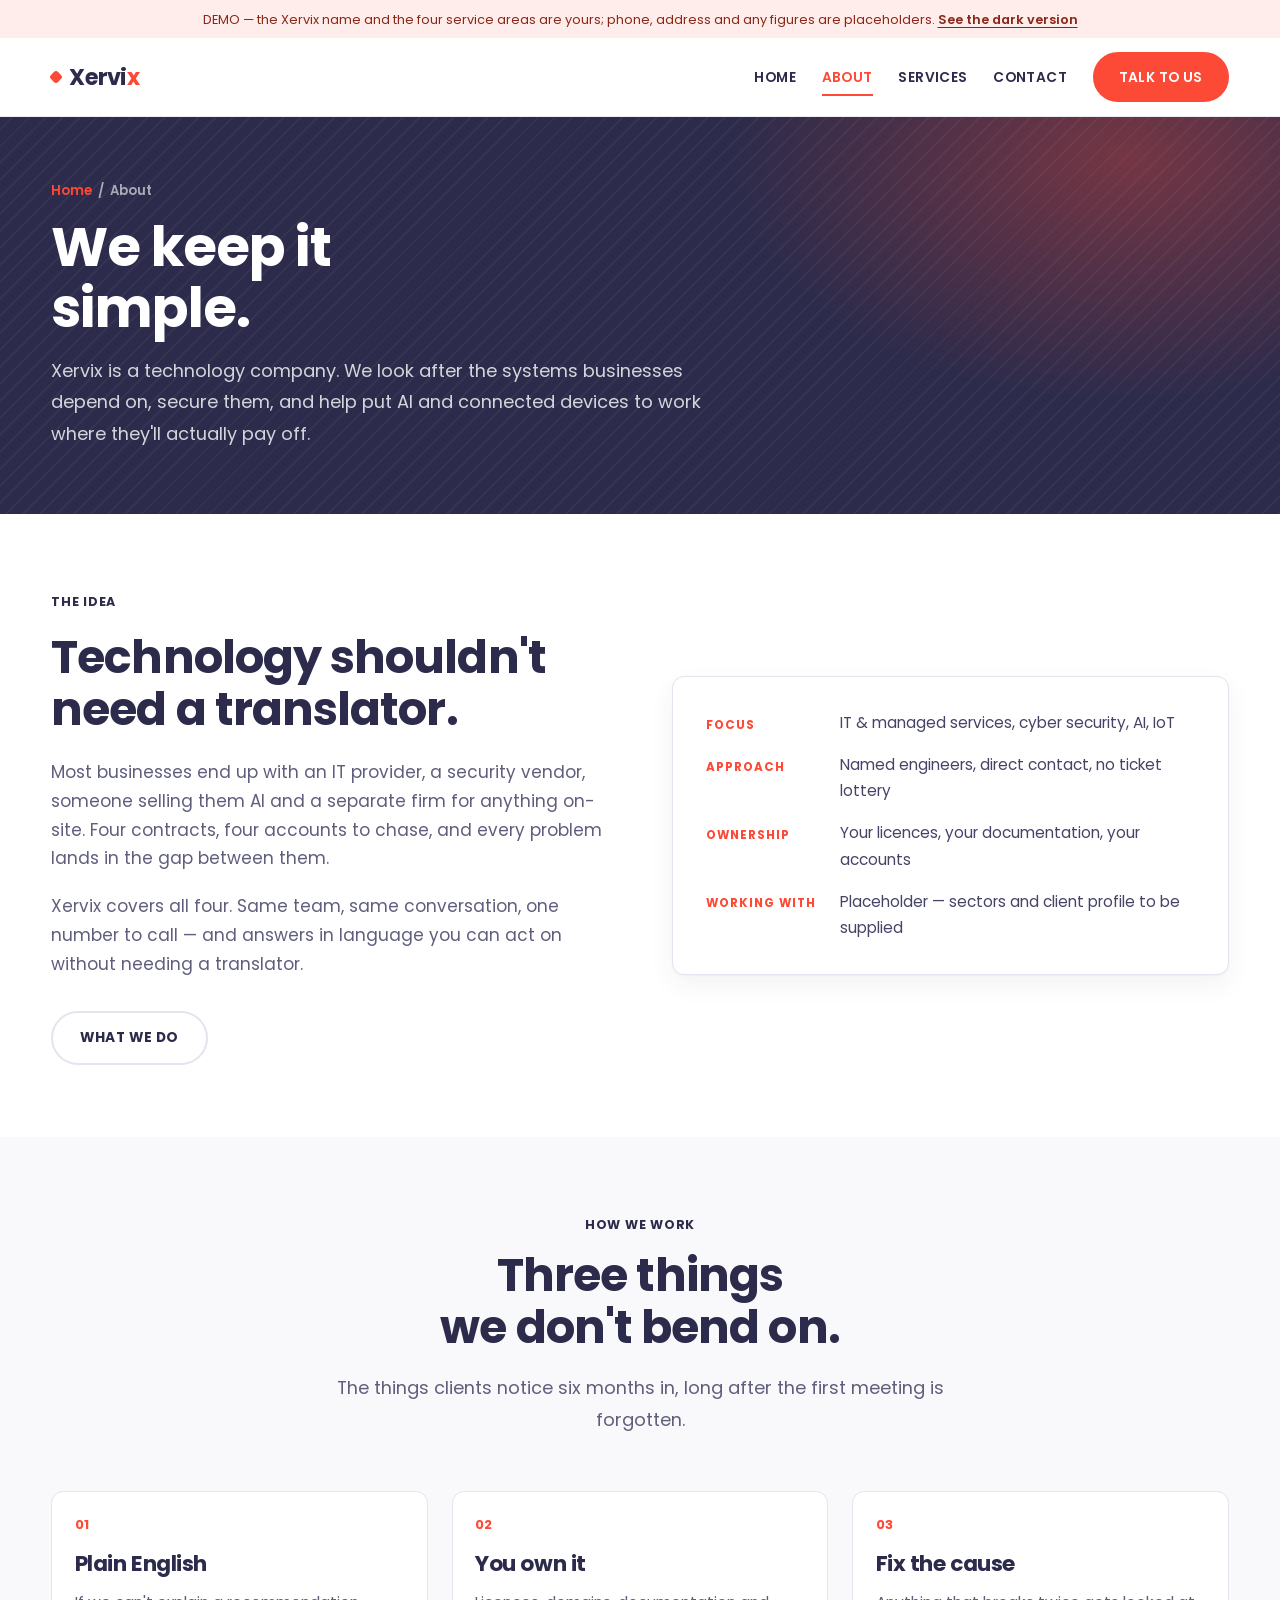
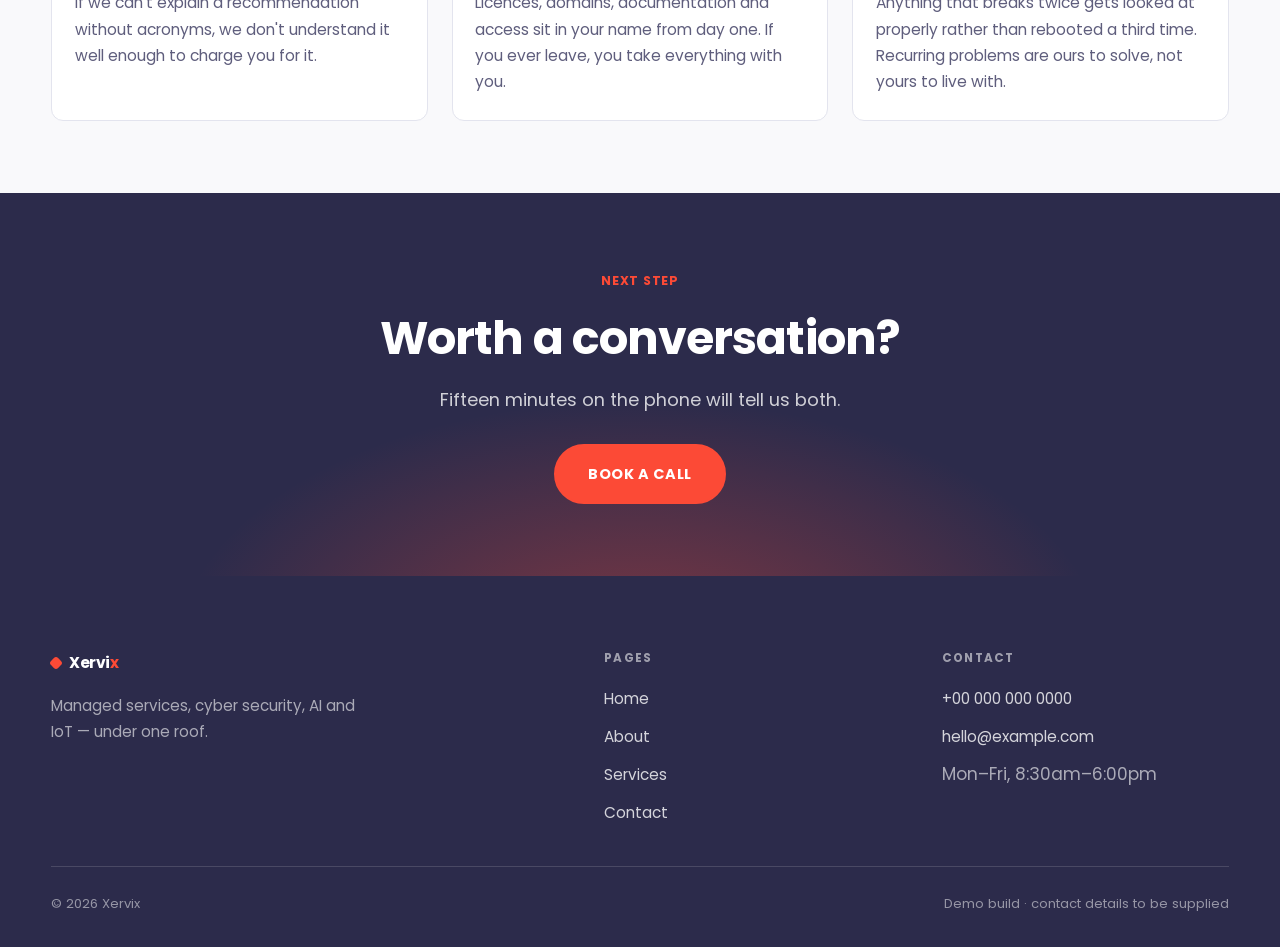
==== commit e4d3878a: "Restyle after Sharp EIT: Poppins, indigo + coral, photo-slot hero, trusted band, image slots" ====
--- a/about.html
+++ b/about.html
@@ -7,7 +7,7 @@
 <meta name="description" content="Xervix is a technology company covering IT and managed services, cyber security, AI and IoT. One team, one conversation, no vendor ping-pong.">
 <link rel="canonical" href="https://example.com/about.html">
 <meta name="robots" content="index, follow">
-<meta name="theme-color" content="#07090b">
+<meta name="theme-color" content="#2c2b4b">
 
 <meta property="og:type" content="website">
 <meta property="og:title" content="About — Xervix">
@@ -18,13 +18,13 @@
 
 <link rel="preconnect" href="https://fonts.googleapis.com">
 <link rel="preconnect" href="https://fonts.gstatic.com" crossorigin>
-<link href="https://fonts.googleapis.com/css2?family=Bricolage+Grotesque:opsz,wght@12..96,400;12..96,700;12..96,800&family=Public+Sans:wght@300;400;500&family=JetBrains+Mono:wght@400;500&display=swap" rel="stylesheet">
+<link href="https://fonts.googleapis.com/css2?family=Poppins:wght@400;500;600;700&display=swap" rel="stylesheet">
 <link rel="stylesheet" href="assets/styles.css">
 </head>
 <body>
 <a class="skip" href="#main">Skip to content</a>
 
-<div class="demo-bar">DEMO — the Xervix name and the four service areas are yours. Phone number, address and any figures are still placeholders for you to supply.</div>
+<div class="demo-bar">DEMO — the Xervix name and the four service areas are yours; phone, address and any figures are placeholders. <a href="dark/index.html">See the dark version</a></div>
 
 <header class="site-head">
   <div class="wrap head-in">
--- a/assets/styles.css
+++ b/assets/styles.css
@@ -1,29 +1,35 @@
 /* ==========================================================================
-   Northbridge IT — demo stylesheet
-   Aesthetic: "signal room" — near-black canvas, hairline grid, one acid accent,
-   monospace index labels, tight display type.
+   Xervix — light theme, styled after the Sharp EIT direction the client picked:
+   Poppins, deep indigo ink, coral accent, white cards on light-grey bands.
+   The original dark build is kept, unchanged, under /dark/.
    ========================================================================== */
 
 :root {
-  --ink:        #07090b;
-  --ink-2:      #0d1116;
-  --ink-3:      #141a21;
-  --line:       #1e262f;
-  --line-soft:  #161d25;
-  --paper:      #e8ece9;
-  --paper-dim:  #9aa5a0;
-  --paper-mute: #6d7a75;
-  --signal:     #c9f24e;
-  --signal-dim: #8fae32;
-  --warn:       #ff6b3d;
-
-  --font-display: "Bricolage Grotesque", "Arial Narrow", sans-serif;
-  --font-body:    "Public Sans", "Helvetica Neue", sans-serif;
-  --font-mono:    "JetBrains Mono", ui-monospace, monospace;
-
-  --gutter: clamp(1.25rem, 4vw, 4.5rem);
+  --ink:        #2c2b4b;
+  --ink-2:      #454467;
+  --ink-soft:   #5f5e7d;
+  --ink-mute:   #8b8aa3;
+
+  --canvas:     #ffffff;
+  --canvas-2:   #f3f4f8;
+  --canvas-3:   #f9f9fb;
+  --line:       #e3e4ee;
+  --line-soft:  #edeef4;
+
+  --accent:     #fc4a36;
+  --accent-dk:  #e23a26;
+  --accent-sf:  #ffedeb;
+
+  --font-body: "Poppins", -apple-system, "Segoe UI", Helvetica, Arial, sans-serif;
+  --font-display: var(--font-body);
+
+  --gutter: clamp(1.25rem, 4vw, 4rem);
   --maxw: 1320px;
+  --r: 12px;
+  --r-sm: 8px;
   --ease: cubic-bezier(0.22, 1, 0.36, 1);
+  --shadow: 0 1px 2px rgba(44,43,75,0.04), 0 10px 26px rgba(44,43,75,0.06);
+  --shadow-lg: 0 2px 6px rgba(44,43,75,0.06), 0 20px 46px rgba(44,43,75,0.12);
 }
 
 *, *::before, *::after { box-sizing: border-box; }
@@ -32,36 +38,22 @@
 
 body {
   margin: 0;
-  background: var(--ink);
-  color: var(--paper);
+  background: var(--canvas);
+  color: var(--ink-soft);
   font-family: var(--font-body);
   font-size: 17px;
-  line-height: 1.65;
-  font-weight: 350;
+  line-height: 1.7;
+  font-weight: 400;
   -webkit-font-smoothing: antialiased;
   overflow-x: hidden;
 }
 
-/* film grain + vignette so the black has texture instead of being flat */
-body::after {
-  content: "";
-  position: fixed;
-  inset: 0;
-  pointer-events: none;
-  z-index: 900;
-  opacity: 0.05;
-  background-image: url("data:image/svg+xml,%3Csvg xmlns='http://www.w3.org/2000/svg' width='140' height='140'%3E%3Cfilter id='n'%3E%3CfeTurbulence type='fractalNoise' baseFrequency='0.85' numOctaves='3'/%3E%3C/filter%3E%3Crect width='140' height='140' filter='url(%23n)'/%3E%3C/svg%3E");
-}
-
 img { max-width: 100%; display: block; }
 a { color: inherit; text-decoration: none; }
 
-::selection { background: var(--signal); color: var(--ink); }
-
-:focus-visible {
-  outline: 2px solid var(--signal);
-  outline-offset: 3px;
-}
+::selection { background: var(--accent); color: #fff; }
+
+:focus-visible { outline: 2px solid var(--accent); outline-offset: 3px; border-radius: 4px; }
 
 .wrap {
   width: 100%;
@@ -70,18 +62,15 @@
   padding-inline: var(--gutter);
 }
 
-.skip {
-  position: absolute;
-  left: -9999px;
-}
+.skip { position: absolute; left: -9999px; }
 .skip:focus {
   left: 1rem; top: 1rem;
   z-index: 999;
-  background: var(--signal);
-  color: var(--ink);
+  background: var(--accent);
+  color: #fff;
   padding: 0.6rem 1rem;
-  font-family: var(--font-mono);
-  font-size: 0.8rem;
+  border-radius: var(--r-sm);
+  font-size: 0.85rem;
 }
 
 /* --------------------------------------------------------------- type ---- */
@@ -89,59 +78,42 @@
 h1, h2, h3, h4 {
   font-family: var(--font-display);
   font-weight: 700;
-  letter-spacing: -0.035em;
-  line-height: 0.95;
+  letter-spacing: -0.02em;
+  line-height: 1.12;
   margin: 0;
+  color: var(--ink);
   text-wrap: balance;
 }
 
-.display {
-  font-size: clamp(2.6rem, 6.4vw, 5.2rem);
-}
-
-.h-sect {
-  font-size: clamp(2rem, 4.6vw, 3.4rem);
-}
-
-.h-card {
-  font-size: clamp(1.25rem, 2vw, 1.5rem);
-  letter-spacing: -0.02em;
-  line-height: 1.1;
-}
+.display { font-size: clamp(2.3rem, 5vw, 4rem); }
+.h-sect  { font-size: clamp(1.85rem, 3.6vw, 2.9rem); }
+.h-card  { font-size: clamp(1.15rem, 1.7vw, 1.35rem); line-height: 1.25; }
 
 p { margin: 0 0 1.1em; }
 
 .lede {
-  font-size: clamp(1.05rem, 1.7vw, 1.32rem);
-  line-height: 1.55;
-  color: var(--paper-dim);
-  max-width: 54ch;
-  font-weight: 320;
-}
-
-.muted { color: var(--paper-dim); }
-
+  font-size: clamp(1rem, 1.4vw, 1.14rem);
+  line-height: 1.75;
+  color: var(--ink-soft);
+  max-width: 62ch;
+}
+
+.muted { color: var(--ink-soft); }
+
+/* small uppercase eyebrow */
 .tag {
-  font-family: var(--font-mono);
-  font-size: 0.7rem;
-  letter-spacing: 0.22em;
+  display: inline-block;
+  font-size: 0.78rem;
+  font-weight: 700;
+  letter-spacing: 0.06em;
   text-transform: uppercase;
-  color: var(--signal);
-  display: inline-flex;
-  align-items: center;
-  gap: 0.65rem;
-}
-.tag::before {
-  content: "";
-  width: 26px; height: 1px;
-  background: var(--signal-dim);
+  color: var(--ink);
 }
 
 .idx {
-  font-family: var(--font-mono);
-  font-size: 0.72rem;
-  color: var(--paper-mute);
-  letter-spacing: 0.1em;
+  font-size: 0.8rem;
+  font-weight: 700;
+  color: var(--accent);
 }
 
 /* -------------------------------------------------------------- header ---- */
@@ -150,8 +122,8 @@
   position: sticky;
   top: 0;
   z-index: 800;
-  background: color-mix(in srgb, var(--ink) 86%, transparent);
-  backdrop-filter: blur(14px);
+  background: rgba(255,255,255,0.94);
+  backdrop-filter: blur(12px);
   border-bottom: 1px solid var(--line-soft);
 }
 
@@ -160,97 +132,108 @@
   align-items: center;
   justify-content: space-between;
   gap: 1.5rem;
-  height: 72px;
+  height: 78px;
 }
 
 .brand {
   display: inline-flex;
-  align-items: baseline;
-  gap: 0.55rem;
-  font-family: var(--font-display);
-  font-weight: 700;
-  font-size: 1.22rem;
+  align-items: center;
+  gap: 0.5rem;
+  font-weight: 700;
+  font-size: 1.4rem;
   letter-spacing: -0.03em;
+  color: var(--ink);
 }
 .brand .dot {
-  width: 9px; height: 9px;
-  background: var(--signal);
-  border-radius: 2px;
-  align-self: center;
-  animation: pulse 2.8s var(--ease) infinite;
-}
-@keyframes pulse {
-  0%, 100% { opacity: 1; transform: scale(1); }
-  50%      { opacity: 0.35; transform: scale(0.72); }
-}
-
-.brand-x { color: var(--signal); }
-
-.nav {
-  display: flex;
-  align-items: center;
-  gap: clamp(1rem, 2.4vw, 2.2rem);
-}
+  width: 10px; height: 10px;
+  background: var(--accent);
+  border-radius: 3px;
+  transform: rotate(45deg);
+  flex: 0 0 auto;
+}
+.brand-x { color: var(--accent); }
+
+.nav { display: flex; align-items: center; gap: clamp(0.85rem, 2vw, 1.9rem); }
 .nav a {
-  font-family: var(--font-mono);
-  font-size: 0.76rem;
-  letter-spacing: 0.13em;
+  font-size: 0.86rem;
+  font-weight: 600;
+  letter-spacing: 0.03em;
   text-transform: uppercase;
-  color: var(--paper-dim);
-  padding: 0.35rem 0;
+  white-space: nowrap;
+  color: var(--ink);
+  padding: 0.4rem 0;
   position: relative;
   transition: color 0.25s var(--ease);
 }
 .nav a::after {
   content: "";
   position: absolute;
-  left: 0; bottom: 0;
-  width: 0; height: 1px;
-  background: var(--signal);
-  transition: width 0.32s var(--ease);
-}
-.nav a:hover { color: var(--paper); }
+  left: 0; bottom: -1px;
+  width: 0; height: 2px;
+  background: var(--accent);
+  transition: width 0.3s var(--ease);
+}
+.nav a:hover { color: var(--accent); }
 .nav a:hover::after,
 .nav a[aria-current="page"]::after { width: 100%; }
-.nav a[aria-current="page"] { color: var(--paper); }
+.nav a[aria-current="page"] { color: var(--accent); }
+
+/* `.nav a` outranks `.btn`, so the button must restate its own box */
+.nav .btn { padding: 0.7rem 1.5rem; color: #fff; }
+.nav .btn:hover { color: #fff; }
+.nav .btn::after { display: none; }
 
 .btn {
   display: inline-flex;
   align-items: center;
-  gap: 0.6rem;
-  font-family: var(--font-mono);
-  font-size: 0.76rem;
-  letter-spacing: 0.13em;
+  justify-content: center;
+  gap: 0.55rem;
+  font-family: var(--font-body);
+  font-size: 0.86rem;
+  font-weight: 700;
+  letter-spacing: 0.04em;
   text-transform: uppercase;
-  padding: 0.78rem 1.35rem;
-  border: 1px solid var(--signal);
-  color: var(--signal);
-  background: transparent;
+  white-space: nowrap;
+  flex: 0 0 auto;
+  padding: 0.85rem 1.7rem;
+  border-radius: 999px;
+  border: 2px solid var(--accent);
+  color: #fff;
+  background: var(--accent);
   cursor: pointer;
-  transition: background 0.28s var(--ease), color 0.28s var(--ease), transform 0.2s var(--ease);
-}
-.btn:hover { background: var(--signal); color: var(--ink); }
+  transition: background 0.25s var(--ease), color 0.25s var(--ease),
+              border-color 0.25s var(--ease), transform 0.2s var(--ease);
+}
+.btn:hover { background: var(--accent-dk); border-color: var(--accent-dk); color: #fff; }
 .btn:active { transform: translateY(1px); }
-.btn--solid { background: var(--signal); color: var(--ink); }
-.btn--solid:hover { background: transparent; color: var(--signal); }
-.btn--ghost { border-color: var(--line); color: var(--paper-dim); }
-.btn--ghost:hover { background: var(--paper); color: var(--ink); border-color: var(--paper); }
-.btn--lg { padding: 1rem 1.7rem; font-size: 0.8rem; }
+
+.btn--solid { background: var(--accent); color: #fff; }
+
+.btn--ghost {
+  background: #fff;
+  border-color: var(--line);
+  color: var(--ink);
+}
+.btn--ghost:hover { background: var(--ink); border-color: var(--ink); color: #fff; }
+
+.btn--lg { padding: 1rem 2rem; font-size: 0.9rem; }
 
 .burger {
   display: none;
-  width: 44px; height: 44px;
+  width: 46px; height: 46px;
   border: 1px solid var(--line);
-  background: transparent;
+  border-radius: var(--r-sm);
+  background: #fff;
   cursor: pointer;
   padding: 0;
   position: relative;
 }
 .burger span {
   position: absolute;
-  left: 12px;
-  width: 18px; height: 1.5px;
-  background: var(--paper);
+  left: 13px;
+  width: 20px; height: 2px;
+  border-radius: 2px;
+  background: var(--ink);
   transition: transform 0.3s var(--ease), opacity 0.2s var(--ease);
 }
 .burger span:nth-child(1) { top: 17px; }
@@ -264,200 +247,182 @@
 
 .hero {
   position: relative;
-  padding: clamp(4rem, 11vh, 8rem) 0 clamp(3.5rem, 8vh, 6rem);
-  border-bottom: 1px solid var(--line-soft);
+  background: var(--ink);
+  color: #fff;
   overflow: hidden;
 }
 
-/* hairline grid + a slow-drifting radial glow behind the headline */
-.hero::before {
+/* the slot a real photograph drops into — until then, a marked-up stand-in */
+.hero-photo {
+  position: absolute;
+  inset: 0;
+  background:
+    linear-gradient(115deg, rgba(44,43,75,0.97) 0%, rgba(44,43,75,0.86) 46%, rgba(44,43,75,0.62) 100%),
+    repeating-linear-gradient(-45deg, rgba(255,255,255,0.045) 0 2px, transparent 2px 12px),
+    radial-gradient(ellipse 60% 90% at 82% 20%, rgba(252,74,54,0.4), transparent 62%),
+    #201f38;
+}
+.hero-photo::after {
+  content: "PHOTO SLOT — your team / office image goes here";
+  position: absolute;
+  right: clamp(1rem, 4vw, 3rem);
+  top: 1.25rem;
+  font-size: 0.66rem;
+  font-weight: 600;
+  letter-spacing: 0.12em;
+  color: rgba(255,255,255,0.42);
+  border: 1px dashed rgba(255,255,255,0.28);
+  border-radius: 999px;
+  padding: 0.35rem 0.9rem;
+}
+
+/* padding-block only — the `padding` shorthand here would wipe .wrap's gutter */
+.hero-in {
+  position: relative;
+  padding-block: clamp(4rem, 13vh, 8.5rem) 0;
+}
+.hero-in .tag { color: var(--accent); }
+.hero h1 { color: #fff; margin: 1.1rem 0 1.4rem; max-width: 19ch; }
+.hero .lede { color: rgba(255,255,255,0.8); max-width: 52ch; }
+
+.hero-actions {
+  display: flex;
+  flex-wrap: wrap;
+  gap: 0.8rem;
+  margin-top: 2rem;
+}
+
+/* numbered strip across the foot of the hero */
+.hero-strip {
+  position: relative;
+  display: grid;
+  grid-template-columns: repeat(4, 1fr);
+  gap: clamp(0.75rem, 2vw, 2rem);
+  margin-top: clamp(3rem, 8vh, 5.5rem);
+  border-top: 1px solid rgba(255,255,255,0.18);
+}
+.pillar {
+  display: block;
+  padding: 1.4rem 0 1.7rem;
+  border-top: 3px solid transparent;
+  margin-top: -2px;
+  color: rgba(255,255,255,0.72);
+  font-size: 0.86rem;
+  font-weight: 600;
+  line-height: 1.35;
+  transition: color 0.25s var(--ease), border-color 0.25s var(--ease);
+}
+.pillar .idx {
+  display: block;
+  margin-bottom: 0.35rem;
+  color: rgba(255,255,255,0.5);
+  transition: color 0.25s var(--ease);
+}
+.pillar:hover { color: #fff; border-top-color: var(--accent); }
+.pillar:hover .idx { color: var(--accent); }
+
+/* ------------------------------------------------------------- trusted ---- */
+
+.trusted {
+  background: var(--canvas-2);
+  padding: clamp(2.5rem, 5vw, 3.5rem) 0;
+}
+.trusted-in {
+  display: grid;
+  grid-template-columns: minmax(0, 0.8fr) minmax(0, 1.2fr);
+  gap: clamp(1.5rem, 4vw, 3.5rem);
+  align-items: center;
+}
+.trusted h2 { font-size: clamp(1.5rem, 2.6vw, 2.1rem); margin-bottom: 0.5rem; }
+.trusted p { margin: 0; font-size: 0.98rem; }
+.logo-row {
+  display: grid;
+  grid-template-columns: repeat(4, 1fr);
+  gap: 1rem;
+}
+.logo-slot {
+  height: 74px;
+  border: 1px dashed var(--line);
+  border-radius: var(--r-sm);
+  background: #fff;
+  display: grid;
+  place-items: center;
+  font-size: 0.68rem;
+  font-weight: 600;
+  letter-spacing: 0.1em;
+  color: var(--ink-mute);
+  text-align: center;
+  padding: 0.5rem;
+}
+
+/* ------------------------------------------------------------- section ---- */
+
+.sect { padding: clamp(3.5rem, 8vh, 6rem) 0; position: relative; }
+.sect--tint { background: var(--canvas-3); }
+
+.sect-head {
+  max-width: 760px;
+  margin: 0 auto clamp(2.2rem, 4.5vw, 3.5rem);
+  text-align: center;
+}
+.sect-head .tag { margin-bottom: 0.9rem; }
+.sect-head .lede { margin: 1.2rem auto 0; }
+
+/* left-aligned variant, used where a section needs an action beside the text */
+.sect-head--left { max-width: none; text-align: left; margin-inline: 0; }
+.sect-head--left .lede { margin-inline: 0; }
+
+/* --------------------------------------------------------------- cards ---- */
+
+.grid-3 {
+  display: grid;
+  grid-template-columns: repeat(auto-fit, minmax(248px, 1fr));
+  gap: 1.5rem;
+}
+
+.card {
+  background: #fff;
+  border: 1px solid var(--line);
+  border-radius: var(--r);
+  padding: 1.4rem 1.4rem 1.5rem;
+  display: flex;
+  flex-direction: column;
+  gap: 0.85rem;
+  transition: transform 0.3s var(--ease), box-shadow 0.3s var(--ease);
+}
+.card:hover { transform: translateY(-4px); box-shadow: var(--shadow-lg); }
+.card p { margin: 0; font-size: 0.97rem; }
+
+/* image slot at the head of a card */
+.thumb {
+  height: 190px;
+  border-radius: var(--r-sm);
+  background:
+    linear-gradient(135deg, var(--canvas-2), #e7e8f1),
+    var(--canvas-2);
+  display: grid;
+  place-items: center;
+  position: relative;
+  overflow: hidden;
+}
+.thumb::before {
   content: "";
   position: absolute;
   inset: 0;
-  background-image:
-    linear-gradient(to right, var(--line-soft) 1px, transparent 1px),
-    linear-gradient(to bottom, var(--line-soft) 1px, transparent 1px);
-  background-size: 72px 72px;
-  mask-image: radial-gradient(ellipse 90% 70% at 65% 30%, #000 20%, transparent 78%);
-  opacity: 0.75;
-  pointer-events: none;
-}
-.hero::after {
-  content: "";
-  position: absolute;
-  width: 720px; height: 720px;
-  right: -180px; top: -240px;
-  background: radial-gradient(circle, rgba(201,242,78,0.10), transparent 62%);
-  pointer-events: none;
-  animation: drift 18s var(--ease) infinite alternate;
-}
-@keyframes drift {
-  from { transform: translate3d(0,0,0); }
-  to   { transform: translate3d(-70px, 60px, 0); }
-}
-
-.hero-in {
-  position: relative;
-  display: grid;
-  grid-template-columns: minmax(0, 1.35fr) minmax(0, 0.85fr);
-  gap: clamp(2rem, 5vw, 5rem);
-  align-items: end;
-}
-
-.hero h1 { margin: 1.6rem 0 1.5rem; }
-.hero h1 em {
-  font-style: normal;
-  color: var(--signal);
-  position: relative;
-}
-
-.hero-actions {
-  display: flex;
-  flex-wrap: wrap;
-  gap: 0.85rem;
-  margin-top: 2.2rem;
-}
-
-.hero-side {
-  border-left: 1px solid var(--line);
-  padding-left: clamp(1.2rem, 2.5vw, 2rem);
-}
-
-.hero-in--wide { grid-template-columns: minmax(0, 1.5fr) minmax(0, 0.8fr); }
-
-/* four capability links stacked down the right of the hero */
-.hero-side--pillars { padding-bottom: 0.5rem; }
-.pillar {
-  display: grid;
-  grid-template-columns: 34px 1fr;
-  align-items: baseline;
-  gap: 0.5rem;
-  padding: 0.95rem 0;
-  border-bottom: 1px solid var(--line-soft);
-  font-family: var(--font-display);
-  font-size: clamp(1rem, 1.35vw, 1.18rem);
-  font-weight: 700;
-  letter-spacing: -0.02em;
-  color: var(--paper-dim);
-  transition: color 0.28s var(--ease), padding-left 0.28s var(--ease);
-}
-.pillar:first-child { border-top: 1px solid var(--line-soft); }
-.pillar:hover { color: var(--paper); padding-left: 0.5rem; }
-.pillar:hover .idx { color: var(--signal); }
-
-.stat + .stat { margin-top: 1.9rem; }
-.stat b {
-  display: block;
-  font-family: var(--font-display);
-  font-size: clamp(2rem, 3.4vw, 2.9rem);
-  font-weight: 700;
-  letter-spacing: -0.04em;
-  line-height: 1;
-  color: var(--paper);
-}
-.stat span {
-  display: block;
-  font-family: var(--font-mono);
-  font-size: 0.71rem;
-  letter-spacing: 0.15em;
+  background: radial-gradient(circle at 70% 30%, rgba(252,74,54,0.14), transparent 58%);
+}
+.thumb span {
+  position: relative;
+  font-size: 0.68rem;
+  font-weight: 600;
+  letter-spacing: 0.1em;
   text-transform: uppercase;
-  color: var(--paper-mute);
-  margin-top: 0.5rem;
-}
-
-/* ------------------------------------------------------------- marquee ---- */
-
-.marquee {
-  border-bottom: 1px solid var(--line-soft);
-  background: var(--ink-2);
-  overflow: hidden;
-  padding: 0.95rem 0;
-  display: flex;
-  white-space: nowrap;
-}
-.marquee ul {
-  display: flex;
-  gap: 3.5rem;
-  margin: 0;
-  padding: 0 1.75rem 0 0;
-  list-style: none;
-  flex: 0 0 auto;
-  animation: slide 34s linear infinite;
-}
-.marquee li {
-  font-family: var(--font-mono);
-  font-size: 0.74rem;
-  letter-spacing: 0.2em;
-  text-transform: uppercase;
-  color: var(--paper-mute);
-  display: flex;
-  align-items: center;
-  gap: 3.5rem;
-}
-.marquee li::after {
-  content: "◆";
-  color: var(--signal-dim);
-  font-size: 0.6rem;
-}
-@keyframes slide {
-  from { transform: translateX(0); }
-  to   { transform: translateX(-100%); }
-}
-@media (prefers-reduced-motion: reduce) {
-  .marquee ul { animation: none; }
-  .hero::after { animation: none; }
-  .brand .dot { animation: none; }
-}
-
-/* ------------------------------------------------------------- section ---- */
-
-.sect {
-  padding: clamp(4rem, 10vh, 7.5rem) 0;
-  border-bottom: 1px solid var(--line-soft);
-  position: relative;
-}
-.sect--tint { background: var(--ink-2); }
-
-.sect-head {
-  display: grid;
-  grid-template-columns: minmax(0, 1fr) minmax(0, 1fr);
-  gap: clamp(1.5rem, 4vw, 4rem);
-  align-items: end;
-  margin-bottom: clamp(2.5rem, 5vw, 4rem);
-}
-.sect-head .tag { margin-bottom: 1.1rem; }
-
-/* --------------------------------------------------------------- cards ---- */
-
-.grid-3 {
-  display: grid;
-  grid-template-columns: repeat(auto-fit, minmax(285px, 1fr));
-  gap: 1px;
-  background: var(--line-soft);
-  border: 1px solid var(--line-soft);
-}
-
-.card {
-  background: var(--ink);
-  padding: clamp(1.7rem, 2.6vw, 2.4rem);
-  display: flex;
-  flex-direction: column;
-  gap: 1rem;
-  position: relative;
-  transition: background 0.35s var(--ease);
-  min-height: 260px;
-}
-.sect--tint .card { background: var(--ink-2); }
-.card:hover { background: var(--ink-3); }
-.card::before {
-  content: "";
-  position: absolute;
-  left: 0; top: 0;
-  width: 0; height: 2px;
-  background: var(--signal);
-  transition: width 0.45s var(--ease);
-}
-.card:hover::before { width: 100%; }
+  color: var(--ink-mute);
+  border: 1px dashed var(--line);
+  background: rgba(255,255,255,0.75);
+  border-radius: 999px;
+  padding: 0.3rem 0.8rem;
+}
 
 .card-top {
   display: flex;
@@ -465,160 +430,101 @@
   justify-content: space-between;
   gap: 1rem;
 }
-.card p { margin: 0; color: var(--paper-dim); font-size: 0.96rem; }
-
-.card ul {
-  list-style: none;
-  margin: 0.4rem 0 0;
-  padding: 0;
-  display: flex;
-  flex-wrap: wrap;
-  gap: 0.4rem;
-}
-.card li {
-  font-family: var(--font-mono);
-  font-size: 0.66rem;
-  letter-spacing: 0.09em;
-  text-transform: uppercase;
-  color: var(--paper-mute);
-  border: 1px solid var(--line);
-  padding: 0.28rem 0.55rem;
-}
 
 .icon {
-  width: 34px; height: 34px;
-  stroke: var(--signal);
-  stroke-width: 1.2;
+  width: 44px; height: 44px;
+  padding: 9px;
+  border-radius: 10px;
+  background: var(--accent-sf);
+  stroke: var(--accent);
+  stroke-width: 1.7;
+  stroke-linecap: round;
+  stroke-linejoin: round;
   fill: none;
   flex: 0 0 auto;
 }
 
-/* ---------------------------------------------------------------- rows ---- */
-
-.rows { border-top: 1px solid var(--line-soft); }
+.card-link {
+  margin-top: auto;
+  padding-top: 0.6rem;
+  display: flex;
+  align-items: center;
+  justify-content: space-between;
+  gap: 1rem;
+  font-size: 0.8rem;
+  font-weight: 700;
+  letter-spacing: 0.06em;
+  text-transform: uppercase;
+  color: var(--accent);
+}
+.card-link .arw { transition: transform 0.28s var(--ease); }
+.card:hover .card-link .arw { transform: translateX(6px); }
+
+/* ------------------------------------------------------- service blocks --- */
+
+.svc {
+  display: grid;
+  grid-template-columns: 70px minmax(0, 1fr);
+  gap: clamp(1rem, 3vw, 2rem);
+  padding: clamp(2rem, 3.5vw, 3rem) 0;
+  border-top: 1px solid var(--line-soft);
+}
+.svc:last-child { border-bottom: 1px solid var(--line-soft); }
+.svc-num .idx { font-size: 0.95rem; }
+.svc-body h2 { font-size: clamp(1.5rem, 2.7vw, 2.15rem); }
+.svc-body .lede { max-width: 66ch; margin: 0.8rem 0 1.3rem; }
+
+.chips { list-style: none; margin: 0; padding: 0; display: flex; flex-wrap: wrap; gap: 0.5rem; }
+.chips li {
+  font-size: 0.79rem;
+  font-weight: 600;
+  color: var(--accent);
+  background: var(--accent-sf);
+  border-radius: 999px;
+  padding: 0.35rem 0.85rem;
+}
 
 /* sticky header clearance for #anchor jumps */
-[id] { scroll-margin-top: 92px; }
-
-.row {
-  display: grid;
-  grid-template-columns: 68px minmax(0, 1.1fr) minmax(0, 1.4fr) auto;
-  gap: clamp(1rem, 3vw, 2.5rem);
-  align-items: start;
-  padding: clamp(1.6rem, 3vw, 2.3rem) 0;
-  border-bottom: 1px solid var(--line-soft);
-  transition: padding-left 0.35s var(--ease), background 0.35s var(--ease);
-}
-.row:hover {
-  padding-left: 1.1rem;
-  background: linear-gradient(90deg, rgba(201,242,78,0.05), transparent 55%);
-}
-.row h3 { font-size: clamp(1.2rem, 2vw, 1.55rem); }
-.row p { margin: 0; color: var(--paper-dim); font-size: 0.96rem; }
-.row .arrow {
-  font-family: var(--font-mono);
-  color: var(--signal);
-  opacity: 0;
-  transform: translateX(-8px);
-  transition: all 0.35s var(--ease);
-}
-.row:hover .arrow { opacity: 1; transform: translateX(0); }
-
-/* ------------------------------------------------------- service blocks --- */
-
-.svc {
-  display: grid;
-  grid-template-columns: 92px minmax(0, 1fr);
-  gap: clamp(1rem, 3vw, 2rem);
-  padding: clamp(2.2rem, 4vw, 3.4rem) 0;
-  border-top: 1px solid var(--line-soft);
-}
-.svc:last-child { border-bottom: 1px solid var(--line-soft); }
-.svc-num .idx { font-size: 0.9rem; }
-.svc-body h2 { font-size: clamp(1.65rem, 3vw, 2.5rem); }
-.svc-body .lede { max-width: 62ch; margin: 1.1rem 0 1.6rem; }
-
-.chips {
-  list-style: none;
-  margin: 0;
-  padding: 0;
-  display: flex;
-  flex-wrap: wrap;
-  gap: 0.45rem;
-}
-.chips li {
-  font-family: var(--font-mono);
-  font-size: 0.68rem;
-  letter-spacing: 0.09em;
-  text-transform: uppercase;
-  color: var(--paper-dim);
+[id] { scroll-margin-top: 96px; }
+
+/* ---------------------------------------------------------- split/about --- */
+
+.split {
+  display: grid;
+  grid-template-columns: minmax(0, 1fr) minmax(0, 1fr);
+  gap: clamp(2rem, 5vw, 4.5rem);
+  align-items: center;
+}
+
+.frame {
+  background: #fff;
   border: 1px solid var(--line);
-  padding: 0.4rem 0.7rem;
-  transition: border-color 0.25s var(--ease), color 0.25s var(--ease);
-}
-.chips li:hover { border-color: var(--signal-dim); color: var(--paper); }
-
-@media (max-width: 720px) {
-  .svc { grid-template-columns: 1fr; gap: 0.6rem; }
-}
-
-/* ---------------------------------------------------------- split/about --- */
-
-.split {
-  display: grid;
-  grid-template-columns: minmax(0, 1fr) minmax(0, 1fr);
-  gap: clamp(2rem, 6vw, 5.5rem);
-  align-items: center;
-}
-
-.frame {
-  border: 1px solid var(--line);
-  padding: clamp(1.5rem, 3vw, 2.5rem);
-  background:
-    linear-gradient(var(--ink-2), var(--ink-2)) padding-box,
-    linear-gradient(140deg, var(--signal-dim), transparent 45%) border-box;
-  border: 1px solid transparent;
-  position: relative;
+  border-radius: var(--r);
+  box-shadow: var(--shadow);
+  padding: clamp(1.5rem, 2.6vw, 2.2rem);
 }
 .frame dl {
   margin: 0;
   display: grid;
   grid-template-columns: auto 1fr;
-  gap: 0.85rem 1.5rem;
-  font-size: 0.94rem;
+  gap: 1rem 1.5rem;
+  font-size: 0.96rem;
 }
 .frame dt {
-  font-family: var(--font-mono);
-  font-size: 0.7rem;
-  letter-spacing: 0.14em;
+  font-size: 0.74rem;
+  font-weight: 700;
+  letter-spacing: 0.08em;
   text-transform: uppercase;
-  color: var(--paper-mute);
-  padding-top: 0.28rem;
-}
-.frame dd { margin: 0; color: var(--paper); }
-
-.steps { counter-reset: s; list-style: none; margin: 0; padding: 0; }
-.steps li {
-  counter-increment: s;
-  border-top: 1px solid var(--line-soft);
-  padding: 1.35rem 0 1.35rem 3.4rem;
-  position: relative;
-}
-.steps li::before {
-  content: "0" counter(s);
-  position: absolute;
-  left: 0; top: 1.35rem;
-  font-family: var(--font-mono);
-  font-size: 0.74rem;
-  color: var(--signal);
-}
-.steps h4 { font-size: 1.08rem; margin-bottom: 0.4rem; }
-.steps p { margin: 0; color: var(--paper-dim); font-size: 0.94rem; }
+  color: var(--accent);
+  padding-top: 0.3rem;
+}
+.frame dd { margin: 0; color: var(--ink-2); }
 
 /* ----------------------------------------------------------------- cta ---- */
 
 .cta {
-  padding: clamp(4rem, 9vh, 7rem) 0;
+  background: var(--ink);
+  padding: clamp(3.5rem, 8vh, 5.5rem) 0;
   text-align: center;
   position: relative;
   overflow: hidden;
@@ -627,161 +533,139 @@
   content: "";
   position: absolute;
   inset: 0;
-  background: radial-gradient(ellipse 70% 100% at 50% 100%, rgba(201,242,78,0.12), transparent 70%);
-  pointer-events: none;
+  background: radial-gradient(ellipse 55% 100% at 50% 120%, rgba(252,74,54,0.4), transparent 66%);
 }
 .cta .wrap { position: relative; }
-.cta .lede { margin-inline: auto; }
-.cta .hero-actions { justify-content: center; }
+.cta .tag { color: var(--accent); }
+.cta h2 { color: #fff; }
+.cta .lede { color: rgba(255,255,255,0.78); margin-inline: auto; }
+.cta .hero-actions { justify-content: center; margin-top: 1.8rem; }
+.cta .btn--ghost { background: transparent; border-color: rgba(255,255,255,0.5); color: #fff; }
+.cta .btn--ghost:hover { background: #fff; border-color: #fff; color: var(--ink); }
 
 /* ---------------------------------------------------------------- form ---- */
 
 .form-grid {
   display: grid;
   grid-template-columns: minmax(0, 1.15fr) minmax(0, 0.85fr);
-  gap: clamp(2rem, 5vw, 4.5rem);
+  gap: clamp(2rem, 5vw, 4rem);
   align-items: start;
 }
 
-form.contact { display: grid; gap: 1.2rem; }
-
-.field { display: grid; gap: 0.5rem; }
-.field--row {
-  display: grid;
-  grid-template-columns: 1fr 1fr;
-  gap: 1.2rem;
-}
-
-label {
-  font-family: var(--font-mono);
-  font-size: 0.7rem;
-  letter-spacing: 0.15em;
-  text-transform: uppercase;
-  color: var(--paper-mute);
-}
-label .req { color: var(--signal); }
+form.contact { display: grid; gap: 1.15rem; }
+
+.field { display: grid; gap: 0.45rem; }
+.field--row { display: grid; grid-template-columns: 1fr 1fr; gap: 1.15rem; }
+
+label { font-size: 0.85rem; font-weight: 600; color: var(--ink); }
+label .req { color: var(--accent); }
 
 input, select, textarea {
   width: 100%;
-  background: var(--ink-2);
-  border: 1px solid var(--line);
-  color: var(--paper);
+  background: #fff;
+  border: 1.5px solid var(--line);
+  border-radius: var(--r-sm);
+  color: var(--ink);
   font-family: var(--font-body);
   font-size: 1rem;
-  padding: 0.85rem 1rem;
-  border-radius: 0;
-  transition: border-color 0.25s var(--ease), background 0.25s var(--ease);
+  padding: 0.8rem 1rem;
+  transition: border-color 0.2s var(--ease), box-shadow 0.2s var(--ease);
   appearance: none;
 }
-textarea { min-height: 150px; resize: vertical; }
+textarea { min-height: 140px; resize: vertical; }
 select {
-  background-image: url("data:image/svg+xml,%3Csvg xmlns='http://www.w3.org/2000/svg' width='12' height='8'%3E%3Cpath d='M1 1l5 5 5-5' stroke='%236d7a75' stroke-width='1.5' fill='none'/%3E%3C/svg%3E");
+  background-image: url("data:image/svg+xml,%3Csvg xmlns='http://www.w3.org/2000/svg' width='12' height='8'%3E%3Cpath d='M1 1l5 5 5-5' stroke='%235f5e7d' stroke-width='1.8' fill='none' stroke-linecap='round'/%3E%3C/svg%3E");
   background-repeat: no-repeat;
   background-position: right 1rem center;
   padding-right: 2.6rem;
 }
 input:focus, select:focus, textarea:focus {
-  border-color: var(--signal);
-  background: var(--ink-3);
+  border-color: var(--accent);
+  box-shadow: 0 0 0 4px var(--accent-sf);
   outline: none;
 }
-input::placeholder, textarea::placeholder { color: #4d5a55; }
-
-.err {
-  font-family: var(--font-mono);
-  font-size: 0.7rem;
-  letter-spacing: 0.06em;
-  color: var(--warn);
-  min-height: 1em;
-}
+input::placeholder, textarea::placeholder { color: #a9a8bd; }
+
+.err { font-size: 0.8rem; color: var(--accent-dk); min-height: 1em; font-weight: 500; }
 input[aria-invalid="true"], textarea[aria-invalid="true"], select[aria-invalid="true"] {
-  border-color: var(--warn);
+  border-color: var(--accent);
 }
 
 .hp { position: absolute; left: -9999px; }
 
-.form-note {
-  font-family: var(--font-mono);
+.form-note { font-size: 0.85rem; line-height: 1.65; color: var(--ink-mute); }
+
+.form-status {
+  border: 1px solid #b8e0c8;
+  background: #eefaf2;
+  border-radius: var(--r-sm);
+  padding: 1rem 1.15rem;
+  font-size: 0.95rem;
+  font-weight: 500;
+  color: #1c7a4a;
+  display: none;
+}
+.form-status.is-on { display: block; }
+
+.contact-list { list-style: none; margin: 0; padding: 0; }
+.contact-list li { border-bottom: 1px solid var(--line-soft); padding: 1.05rem 0; }
+.contact-list li:first-child { border-top: 1px solid var(--line-soft); }
+.contact-list .k {
   font-size: 0.72rem;
-  line-height: 1.7;
-  color: var(--paper-mute);
-  letter-spacing: 0.03em;
-}
-
-.form-status {
-  border: 1px solid var(--signal);
-  background: rgba(201,242,78,0.07);
-  padding: 1rem 1.15rem;
-  font-family: var(--font-mono);
-  font-size: 0.78rem;
-  color: var(--signal);
-  display: none;
-}
-.form-status.is-on { display: block; }
-
-.contact-list { list-style: none; margin: 0; padding: 0; }
-.contact-list li {
-  border-top: 1px solid var(--line-soft);
-  padding: 1.1rem 0;
-}
-.contact-list li:last-child { border-bottom: 1px solid var(--line-soft); }
-.contact-list dt,
-.contact-list .k {
-  font-family: var(--font-mono);
-  font-size: 0.68rem;
-  letter-spacing: 0.15em;
+  font-weight: 700;
+  letter-spacing: 0.09em;
   text-transform: uppercase;
-  color: var(--paper-mute);
+  color: var(--ink-mute);
   display: block;
-  margin-bottom: 0.35rem;
-}
-.contact-list .v { font-size: 1.02rem; }
-.contact-list a:hover { color: var(--signal); }
+  margin-bottom: 0.3rem;
+}
+.contact-list .v { font-size: 1.02rem; color: var(--ink); }
+.contact-list a { color: var(--accent); font-weight: 600; }
+.contact-list a:hover { text-decoration: underline; }
 
 /* -------------------------------------------------------------- footer ---- */
 
 .site-foot {
-  background: var(--ink-2);
-  border-top: 1px solid var(--line-soft);
+  background: var(--ink);
+  color: rgba(255,255,255,0.72);
   padding: clamp(3rem, 6vw, 4.5rem) 0 2rem;
 }
+.site-foot .brand { color: #fff; }
+.site-foot .muted { color: rgba(255,255,255,0.6); }
 .foot-grid {
   display: grid;
   grid-template-columns: minmax(0, 1.4fr) repeat(2, minmax(0, 0.8fr));
   gap: clamp(2rem, 4vw, 3.5rem);
   padding-bottom: 2.5rem;
-  border-bottom: 1px solid var(--line-soft);
+  border-bottom: 1px solid rgba(255,255,255,0.14);
 }
 .foot-grid h5 {
-  font-family: var(--font-mono);
-  font-size: 0.68rem;
-  letter-spacing: 0.18em;
+  font-size: 0.74rem;
+  letter-spacing: 0.1em;
   text-transform: uppercase;
-  color: var(--paper-mute);
-  margin: 0 0 1.1rem;
-  font-weight: 400;
-}
-.foot-grid ul { list-style: none; margin: 0; padding: 0; display: grid; gap: 0.6rem; }
-.foot-grid a { color: var(--paper-dim); font-size: 0.95rem; }
-.foot-grid a:hover { color: var(--signal); }
+  color: rgba(255,255,255,0.55);
+  margin: 0 0 1rem;
+  font-weight: 700;
+}
+.foot-grid ul { list-style: none; margin: 0; padding: 0; display: grid; gap: 0.55rem; }
+.foot-grid a { color: rgba(255,255,255,0.8); font-size: 0.96rem; }
+.foot-grid a:hover { color: var(--accent); }
 .foot-bar {
   display: flex;
   flex-wrap: wrap;
   justify-content: space-between;
   gap: 1rem;
   padding-top: 1.6rem;
-  font-family: var(--font-mono);
-  font-size: 0.68rem;
-  letter-spacing: 0.1em;
-  color: var(--paper-mute);
-  text-transform: uppercase;
+  font-size: 0.82rem;
+  color: rgba(255,255,255,0.5);
 }
 
 /* --------------------------------------------------------- page banner ---- */
 
 .pagehead {
-  padding: clamp(3.5rem, 9vh, 6rem) 0 clamp(2.5rem, 5vh, 3.5rem);
-  border-bottom: 1px solid var(--line-soft);
+  background: var(--ink);
+  color: #fff;
+  padding: clamp(3rem, 7vh, 5rem) 0 clamp(2.5rem, 5vh, 3.5rem);
   position: relative;
   overflow: hidden;
 }
@@ -789,43 +673,37 @@
   content: "";
   position: absolute;
   inset: 0;
-  background-image:
-    linear-gradient(to right, var(--line-soft) 1px, transparent 1px);
-  background-size: 72px 100%;
-  mask-image: linear-gradient(to bottom, #000, transparent);
-  opacity: 0.8;
+  background:
+    repeating-linear-gradient(-45deg, rgba(255,255,255,0.04) 0 2px, transparent 2px 12px),
+    radial-gradient(ellipse 50% 100% at 88% 10%, rgba(252,74,54,0.35), transparent 62%);
 }
 .pagehead .wrap { position: relative; }
-.pagehead h1 { font-size: clamp(2.4rem, 6.5vw, 4.6rem); margin: 1.2rem 0 1.2rem; }
-
-.crumb {
-  font-family: var(--font-mono);
-  font-size: 0.7rem;
-  letter-spacing: 0.14em;
-  text-transform: uppercase;
-  color: var(--paper-mute);
-}
-.crumb a:hover { color: var(--signal); }
+.pagehead h1 { color: #fff; font-size: clamp(2.1rem, 4.6vw, 3.4rem); margin: 0.9rem 0 1rem; }
+.pagehead .lede { color: rgba(255,255,255,0.8); }
+
+.crumb { font-size: 0.82rem; font-weight: 600; color: rgba(255,255,255,0.6); }
+.crumb a { color: var(--accent); }
+.crumb a:hover { text-decoration: underline; }
 
 /* --------------------------------------------------------- placeholder ---- */
 
 .demo-bar {
-  background: var(--signal);
-  color: var(--ink);
-  font-family: var(--font-mono);
-  font-size: 0.7rem;
-  letter-spacing: 0.09em;
+  background: var(--accent-sf);
+  color: #8a2718;
+  font-size: 0.8rem;
   text-align: center;
-  padding: 0.55rem 1rem;
+  padding: 0.6rem 1rem;
   line-height: 1.5;
 }
+.demo-bar a { color: #8a2718; font-weight: 600; text-decoration: underline; text-underline-offset: 3px; }
+.demo-bar a:hover { color: var(--accent-dk); }
 
 /* ------------------------------------------------------------- reveals ---- */
 
 [data-rise] {
   opacity: 0;
-  transform: translateY(22px);
-  transition: opacity 0.7s var(--ease), transform 0.7s var(--ease);
+  transform: translateY(20px);
+  transition: opacity 0.6s var(--ease), transform 0.6s var(--ease);
 }
 [data-rise].is-in { opacity: 1; transform: none; }
 
@@ -837,26 +715,16 @@
 /* ----------------------------------------------------------- responsive --- */
 
 @media (max-width: 980px) {
-  .hero-in,
-  .sect-head,
   .split,
-  .form-grid { grid-template-columns: 1fr; }
-  .hero-side {
-    border-left: 0;
-    border-top: 1px solid var(--line);
-    padding-left: 0;
-    padding-top: 1.8rem;
-    display: grid;
-    grid-template-columns: repeat(3, 1fr);
-    gap: 1.5rem;
-  }
-  .stat + .stat { margin-top: 0; }
-  .hero-side--pillars { display: block; padding-top: 0.5rem; }
-  .hero-side--pillars .pillar:first-child { border-top: 0; }
+  .form-grid,
+  .trusted-in { grid-template-columns: 1fr; }
+  .hero-strip { grid-template-columns: repeat(2, 1fr); }
   .foot-grid { grid-template-columns: 1fr 1fr; }
-  .row { grid-template-columns: 48px minmax(0, 1fr); }
-  .row .arrow { display: none; }
-  .row > p { grid-column: 2; }
+}
+
+@media (max-width: 760px) {
+  .svc { grid-template-columns: 1fr; gap: 0.5rem; }
+  .logo-row { grid-template-columns: repeat(2, 1fr); }
 }
 
 @media (max-width: 720px) {
@@ -867,8 +735,9 @@
     top: 100%;
     left: 0;
     right: 0;
-    background: var(--ink-2);
+    background: #fff;
     border-bottom: 1px solid var(--line);
+    box-shadow: var(--shadow-lg);
     flex-direction: column;
     align-items: stretch;
     gap: 0;
@@ -880,14 +749,12 @@
     z-index: 790;
   }
   .nav.is-open { transform: translateY(0); opacity: 1; visibility: visible; }
-  .nav a {
-    font-size: 0.95rem;
-    letter-spacing: 0.05em;
-    padding: 0.95rem 0;
-    border-bottom: 1px solid var(--line-soft);
-  }
-  .nav .btn { margin-top: 1.1rem; justify-content: center; border-bottom: 1px solid var(--signal); }
-  .hero-side { grid-template-columns: 1fr; }
+  .nav a { font-size: 0.95rem; padding: 0.95rem 0; border-bottom: 1px solid var(--line-soft); }
+  .nav a::after { display: none; }
+  .nav .btn { margin-top: 1.1rem; border-bottom: 2px solid var(--accent); }
+  .hero-photo::after { display: none; }   /* label has nowhere to sit on a phone */
+  .hero-strip { grid-template-columns: 1fr; gap: 0; }
+  .pillar { border-top: 1px solid rgba(255,255,255,0.14); padding: 1rem 0; margin-top: 0; }
   .field--row { grid-template-columns: 1fr; }
   .foot-grid { grid-template-columns: 1fr; }
 }
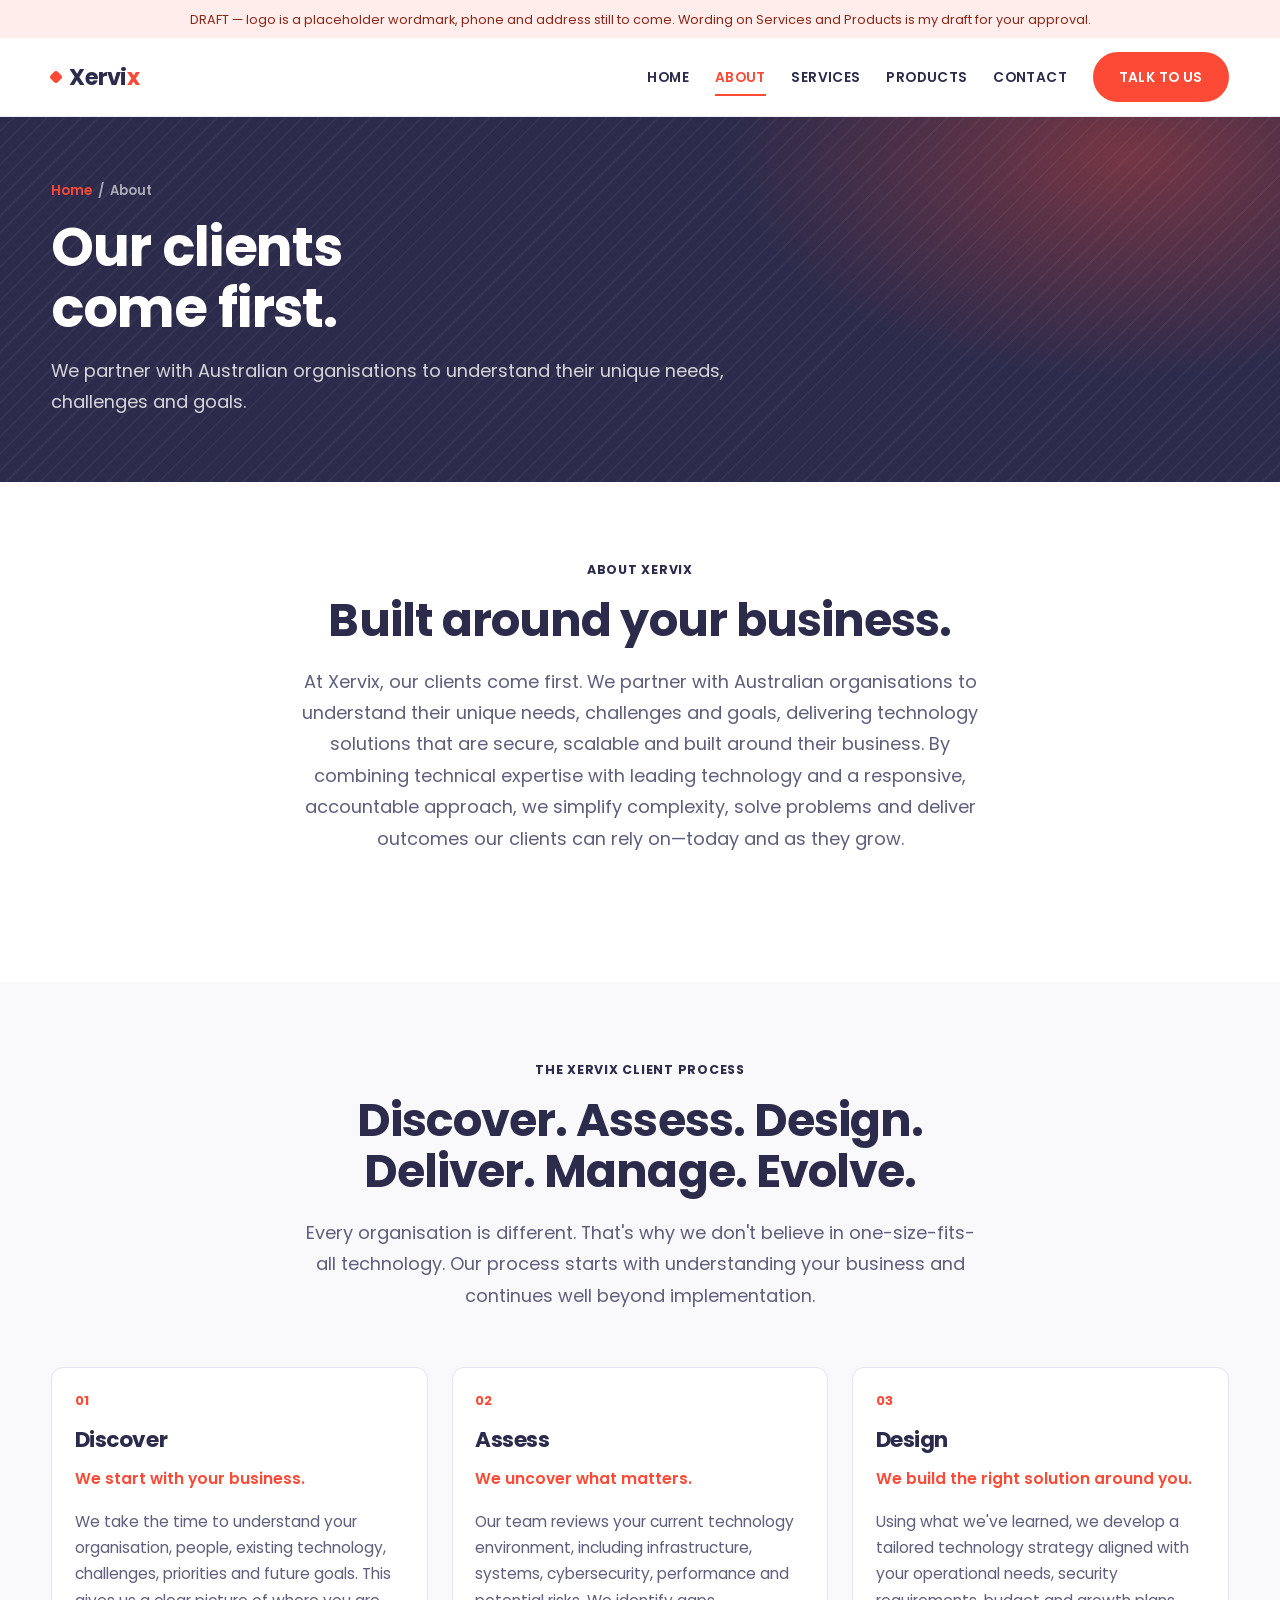
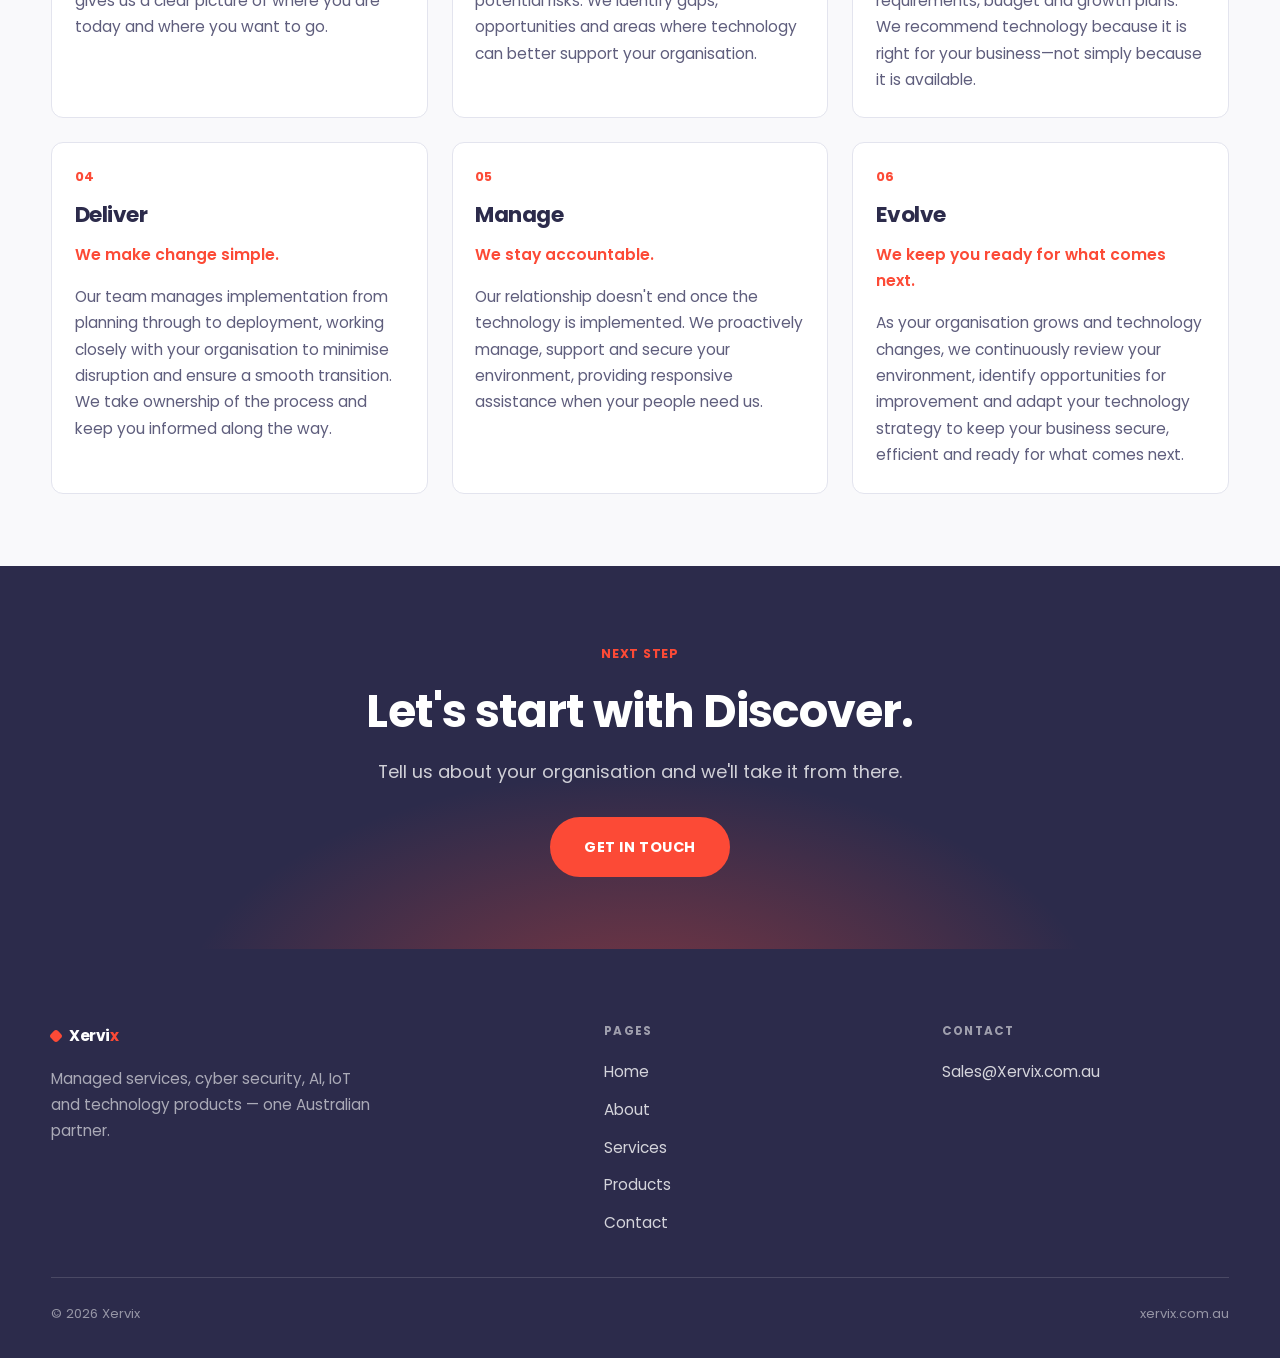
==== commit 0786cd3c: "Client content: real About copy + six-step process, new Products page, real domain and email, no inv" ====
--- a/about.html
+++ b/about.html
@@ -4,15 +4,15 @@
 <meta charset="utf-8">
 <meta name="viewport" content="width=device-width, initial-scale=1">
 <title>About — Xervix</title>
-<meta name="description" content="Xervix is a technology company covering IT and managed services, cyber security, AI and IoT. One team, one conversation, no vendor ping-pong.">
-<link rel="canonical" href="https://example.com/about.html">
+<meta name="description" content="At Xervix, our clients come first. We partner with Australian organisations to deliver technology solutions that are secure, scalable and built around their business.">
+<link rel="canonical" href="https://www.xervix.com.au/about.html">
 <meta name="robots" content="index, follow">
 <meta name="theme-color" content="#2c2b4b">
 
 <meta property="og:type" content="website">
 <meta property="og:title" content="About — Xervix">
-<meta property="og:description" content="One team covering IT, security, AI and IoT — so nothing falls between the gaps.">
-<meta property="og:url" content="https://example.com/about.html">
+<meta property="og:description" content="We partner with Australian organisations to deliver technology that is secure, scalable and built around their business.">
+<meta property="og:url" content="https://www.xervix.com.au/about.html">
 <meta property="og:site_name" content="Xervix">
 <meta name="twitter:card" content="summary_large_image">
 
@@ -24,7 +24,7 @@
 <body>
 <a class="skip" href="#main">Skip to content</a>
 
-<div class="demo-bar">DEMO — the Xervix name and the four service areas are yours; phone, address and any figures are placeholders. <a href="dark/index.html">See the dark version</a></div>
+<div class="demo-bar">DRAFT — logo is a placeholder wordmark, phone and address still to come. Wording on Services and Products is my draft for your approval.</div>
 
 <header class="site-head">
   <div class="wrap head-in">
@@ -36,6 +36,7 @@
       <a href="index.html">Home</a>
       <a href="about.html" aria-current="page">About</a>
       <a href="services.html">Services</a>
+      <a href="products.html">Products</a>
       <a href="contact.html">Contact</a>
       <a class="btn" href="contact.html">Talk to us</a>
     </nav>
@@ -47,57 +48,74 @@
   <section class="pagehead">
     <div class="wrap">
       <p class="crumb"><a href="index.html">Home</a> &nbsp;/&nbsp; About</p>
-      <h1>We keep it<br>simple.</h1>
-      <p class="lede">Xervix is a technology company. We look after the systems businesses depend on, secure them, and help put AI and connected devices to work where they'll actually pay off.</p>
+      <h1>Our clients<br>come first.</h1>
+      <p class="lede">We partner with Australian organisations to understand their unique needs, challenges and goals.</p>
     </div>
   </section>
 
   <section class="sect">
-    <div class="wrap split">
-      <div data-rise="0">
-        <span class="tag">The idea</span>
-        <h2 class="h-sect" style="margin:1.1rem 0 1.4rem">Technology shouldn't need a translator.</h2>
-        <p class="muted">Most businesses end up with an IT provider, a security vendor, someone selling them AI and a separate firm for anything on-site. Four contracts, four accounts to chase, and every problem lands in the gap between them.</p>
-        <p class="muted">Xervix covers all four. Same team, same conversation, one number to call — and answers in language you can act on without needing a translator.</p>
-        <div class="hero-actions">
-          <a class="btn btn--ghost" href="services.html">What we do</a>
+    <div class="wrap">
+      <div class="sect-head" data-rise="0">
+        <div>
+          <span class="tag">About Xervix</span>
+          <h2 class="h-sect">Built around your business.</h2>
         </div>
-      </div>
-      <div class="frame" data-rise="120">
-        <dl>
-          <dt>Focus</dt><dd>IT &amp; managed services, cyber security, AI, IoT</dd>
-          <dt>Approach</dt><dd>Named engineers, direct contact, no ticket lottery</dd>
-          <dt>Ownership</dt><dd>Your licences, your documentation, your accounts</dd>
-          <dt>Working with</dt><dd>Placeholder — sectors and client profile to be supplied</dd>
-        </dl>
+        <p class="lede">At Xervix, our clients come first. We partner with Australian organisations to understand their unique needs, challenges and goals, delivering technology solutions that are secure, scalable and built around their business. By combining technical expertise with leading technology and a responsive, accountable approach, we simplify complexity, solve problems and deliver outcomes our clients can rely on—today and as they grow.</p>
       </div>
     </div>
   </section>
 
-  <section class="sect sect--tint">
+  <section class="sect sect--tint" id="process">
     <div class="wrap">
       <div class="sect-head" data-rise="0">
         <div>
-          <span class="tag">How we work</span>
-          <h2 class="h-sect">Three things<br>we don't bend on.</h2>
+          <span class="tag">The Xervix client process</span>
+          <h2 class="h-sect">Discover. Assess. Design.<br>Deliver. Manage. Evolve.</h2>
         </div>
-        <p class="lede">The things clients notice six months in, long after the first meeting is forgotten.</p>
+        <p class="lede">Every organisation is different. That's why we don't believe in one-size-fits-all technology. Our process starts with understanding your business and continues well beyond implementation.</p>
       </div>
-      <div class="grid-3">
+
+      <div class="grid-3 grid-3--trio">
         <article class="card" data-rise="0">
           <div class="card-top"><span class="idx">01</span></div>
-          <h3 class="h-card">Plain English</h3>
-          <p>If we can't explain a recommendation without acronyms, we don't understand it well enough to charge you for it.</p>
+          <h3 class="h-card">Discover</h3>
+          <p class="step-lead">We start with your business.</p>
+          <p>We take the time to understand your organisation, people, existing technology, challenges, priorities and future goals. This gives us a clear picture of where you are today and where you want to go.</p>
         </article>
-        <article class="card" data-rise="80">
+
+        <article class="card" data-rise="60">
           <div class="card-top"><span class="idx">02</span></div>
-          <h3 class="h-card">You own it</h3>
-          <p>Licences, domains, documentation and access sit in your name from day one. If you ever leave, you take everything with you.</p>
+          <h3 class="h-card">Assess</h3>
+          <p class="step-lead">We uncover what matters.</p>
+          <p>Our team reviews your current technology environment, including infrastructure, systems, cybersecurity, performance and potential risks. We identify gaps, opportunities and areas where technology can better support your organisation.</p>
         </article>
-        <article class="card" data-rise="160">
+
+        <article class="card" data-rise="120">
           <div class="card-top"><span class="idx">03</span></div>
-          <h3 class="h-card">Fix the cause</h3>
-          <p>Anything that breaks twice gets looked at properly rather than rebooted a third time. Recurring problems are ours to solve, not yours to live with.</p>
+          <h3 class="h-card">Design</h3>
+          <p class="step-lead">We build the right solution around you.</p>
+          <p>Using what we've learned, we develop a tailored technology strategy aligned with your operational needs, security requirements, budget and growth plans. We recommend technology because it is right for your business—not simply because it is available.</p>
+        </article>
+
+        <article class="card" data-rise="180">
+          <div class="card-top"><span class="idx">04</span></div>
+          <h3 class="h-card">Deliver</h3>
+          <p class="step-lead">We make change simple.</p>
+          <p>Our team manages implementation from planning through to deployment, working closely with your organisation to minimise disruption and ensure a smooth transition. We take ownership of the process and keep you informed along the way.</p>
+        </article>
+
+        <article class="card" data-rise="240">
+          <div class="card-top"><span class="idx">05</span></div>
+          <h3 class="h-card">Manage</h3>
+          <p class="step-lead">We stay accountable.</p>
+          <p>Our relationship doesn't end once the technology is implemented. We proactively manage, support and secure your environment, providing responsive assistance when your people need us.</p>
+        </article>
+
+        <article class="card" data-rise="300">
+          <div class="card-top"><span class="idx">06</span></div>
+          <h3 class="h-card">Evolve</h3>
+          <p class="step-lead">We keep you ready for what comes next.</p>
+          <p>As your organisation grows and technology changes, we continuously review your environment, identify opportunities for improvement and adapt your technology strategy to keep your business secure, efficient and ready for what comes next.</p>
         </article>
       </div>
     </div>
@@ -105,11 +123,11 @@
 
   <section class="cta">
     <div class="wrap">
-      <span class="tag" style="justify-content:center">Next step</span>
-      <h2 class="h-sect" style="margin:1.2rem 0 1.2rem">Worth a conversation?</h2>
-      <p class="lede">Fifteen minutes on the phone will tell us both.</p>
+      <span class="tag">Next step</span>
+      <h2 class="h-sect" style="margin:1.2rem 0 1.2rem">Let's start with Discover.</h2>
+      <p class="lede">Tell us about your organisation and we'll take it from there.</p>
       <div class="hero-actions">
-        <a class="btn btn--solid btn--lg" href="contact.html">Book a call</a>
+        <a class="btn btn--lg" href="contact.html">Get in touch</a>
       </div>
     </div>
   </section>
@@ -121,7 +139,7 @@
     <div class="foot-grid">
       <div>
         <a class="brand" href="index.html"><span class="dot"></span><span class="brand-name">Xervi<span class="brand-x">x</span></span></a>
-        <p class="muted" style="margin-top:1rem;max-width:34ch;font-size:0.95rem">Managed services, cyber security, AI and IoT — under one roof.</p>
+        <p class="muted" style="margin-top:1rem;max-width:36ch;font-size:0.95rem">Managed services, cyber security, AI, IoT and technology products — one Australian partner.</p>
       </div>
       <div>
         <h5>Pages</h5>
@@ -129,21 +147,20 @@
           <li><a href="index.html">Home</a></li>
           <li><a href="about.html">About</a></li>
           <li><a href="services.html">Services</a></li>
+          <li><a href="products.html">Products</a></li>
           <li><a href="contact.html">Contact</a></li>
         </ul>
       </div>
       <div>
         <h5>Contact</h5>
         <ul>
-          <li><a href="tel:+000000000000">+00 000 000 0000</a></li>
-          <li><a href="mailto:hello@example.com">hello@example.com</a></li>
-          <li class="muted">Mon–Fri, 8:30am–6:00pm</li>
+          <li><a href="mailto:Sales@Xervix.com.au">Sales@Xervix.com.au</a></li>
         </ul>
       </div>
     </div>
     <div class="foot-bar">
       <span>© <span id="year">2026</span> Xervix</span>
-      <span>Demo build · contact details to be supplied</span>
+      <span>xervix.com.au</span>
     </div>
   </div>
 </footer>
--- a/assets/styles.css
+++ b/assets/styles.css
@@ -1,7 +1,7 @@
 /* ==========================================================================
    Xervix — light theme, styled after the Sharp EIT direction the client picked:
    Poppins, deep indigo ink, coral accent, white cards on light-grey bands.
-   The original dark build is kept, unchanged, under /dark/.
+   The earlier dark comparison build has been retired now the direction is settled.
    ========================================================================== */
 
 :root {
@@ -482,6 +482,26 @@
   background: var(--accent-sf);
   border-radius: 999px;
   padding: 0.35rem 0.85rem;
+}
+
+/* six-item grids read better as 3 x 2 than 4 + 2 */
+.grid-3--trio { grid-template-columns: repeat(3, minmax(0, 1fr)); }
+@media (max-width: 980px) { .grid-3--trio { grid-template-columns: repeat(2, minmax(0, 1fr)); } }
+@media (max-width: 640px) { .grid-3--trio { grid-template-columns: 1fr; } }
+
+.chips--center {
+  justify-content: center;
+  max-width: 840px;
+  margin-inline: auto;
+  gap: 0.6rem;
+}
+.chips--center li { font-size: 0.92rem; padding: 0.55rem 1.2rem; }
+
+/* one-line summary sitting under a process step heading */
+.card .step-lead {
+  color: var(--accent);
+  font-weight: 600;
+  margin-bottom: 0.15rem;
 }
 
 /* sticky header clearance for #anchor jumps */
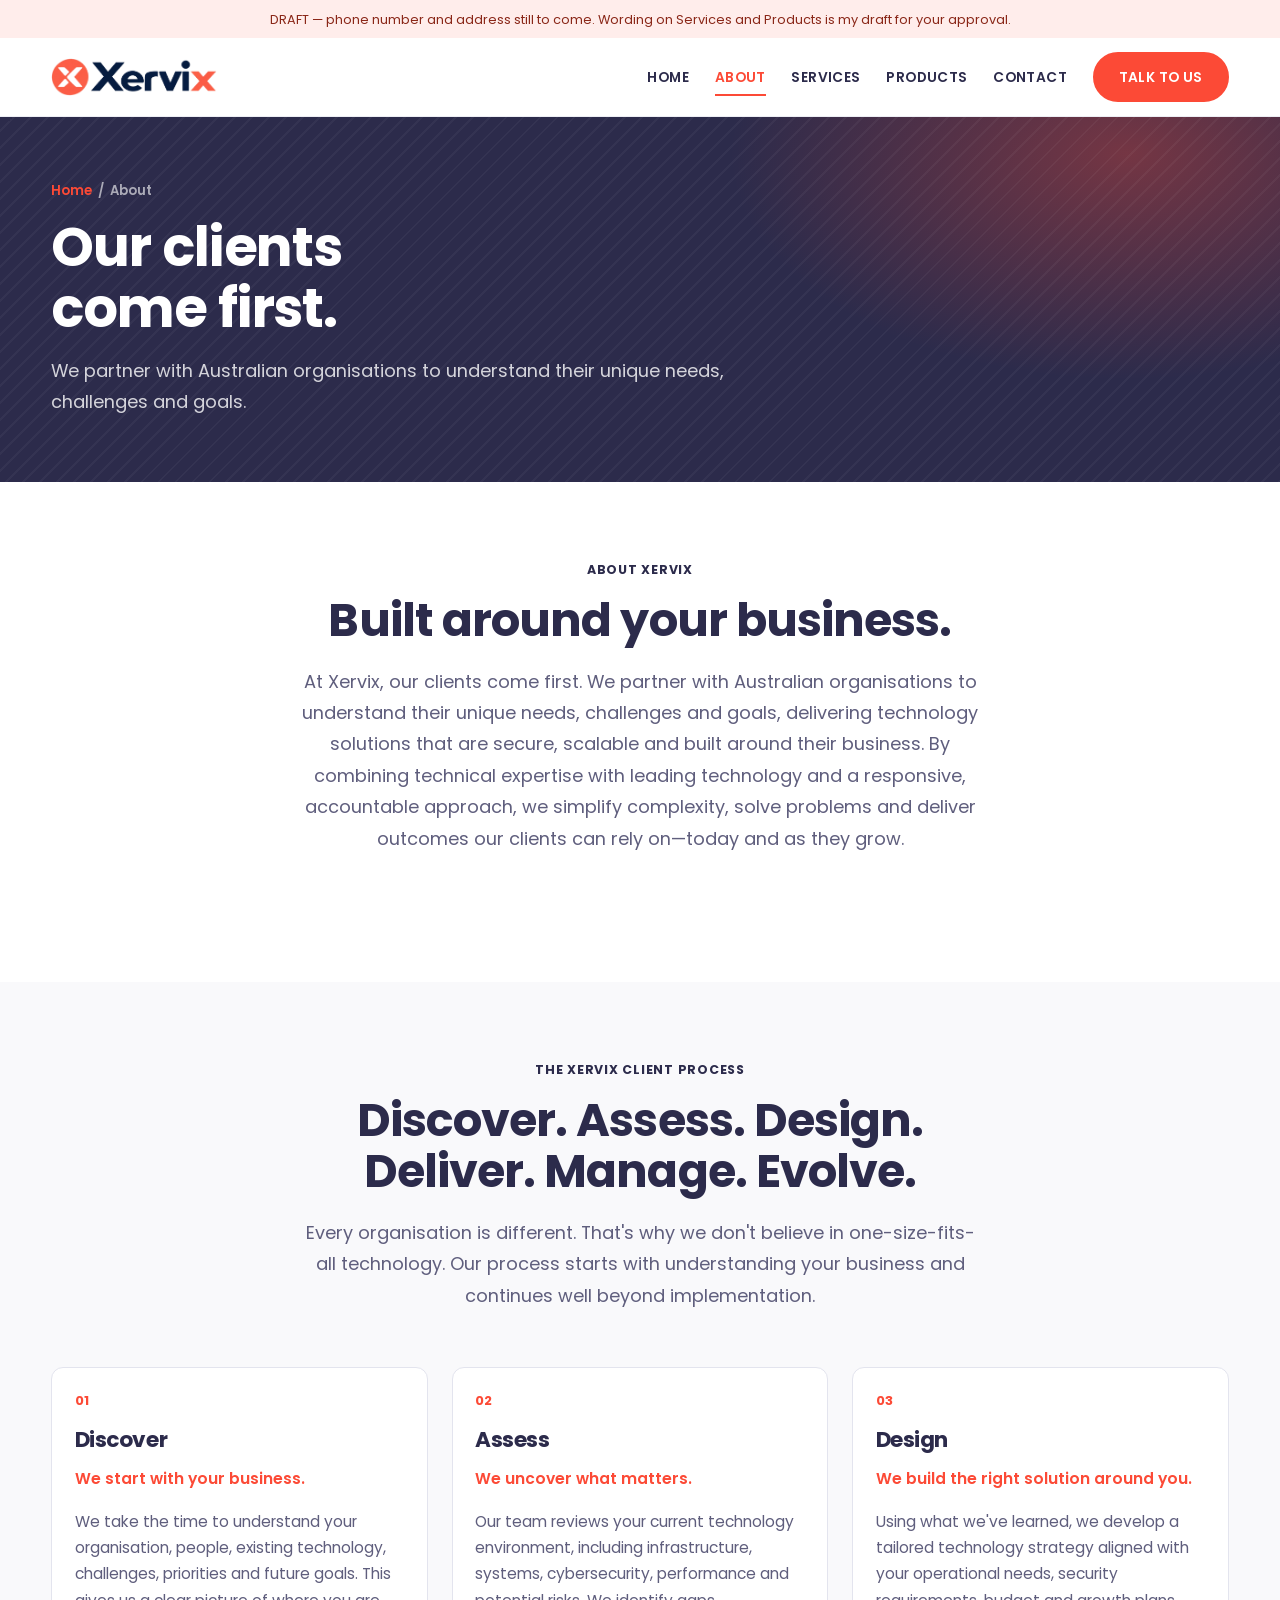
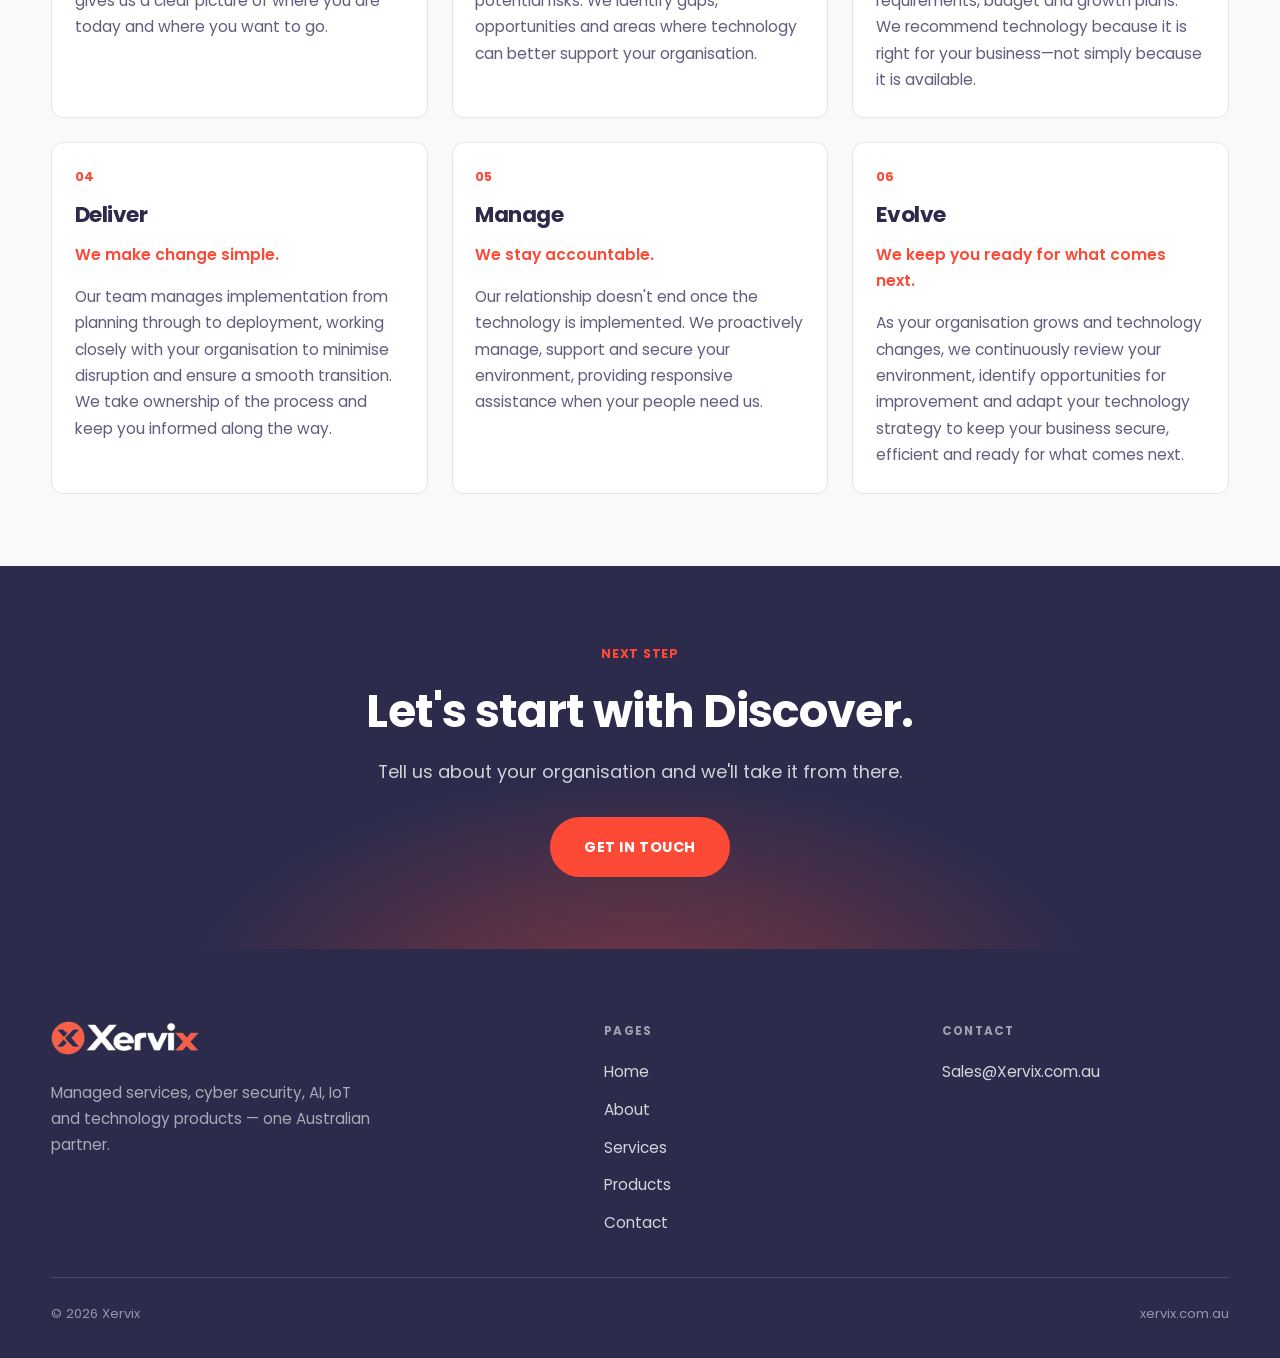
==== commit 33aa2ab0: "Real Xervix logo (header, reversed footer, favicon) and new slogan Powering the Future" ====
--- a/about.html
+++ b/about.html
@@ -19,16 +19,17 @@
 <link rel="preconnect" href="https://fonts.googleapis.com">
 <link rel="preconnect" href="https://fonts.gstatic.com" crossorigin>
 <link href="https://fonts.googleapis.com/css2?family=Poppins:wght@400;500;600;700&display=swap" rel="stylesheet">
+<link rel="icon" type="image/png" href="assets/logo-mark.png">
 <link rel="stylesheet" href="assets/styles.css">
 </head>
 <body>
 <a class="skip" href="#main">Skip to content</a>
 
-<div class="demo-bar">DRAFT — logo is a placeholder wordmark, phone and address still to come. Wording on Services and Products is my draft for your approval.</div>
+<div class="demo-bar">DRAFT — phone number and address still to come. Wording on Services and Products is my draft for your approval.</div>
 
 <header class="site-head">
   <div class="wrap head-in">
-    <a class="brand" href="index.html"><span class="dot"></span><span class="brand-name">Xervi<span class="brand-x">x</span></span></a>
+    <a class="brand" href="index.html"><img src="assets/logo-xervix.png" alt="Xervix" width="1455" height="334"></a>
     <button class="burger" aria-label="Menu" aria-expanded="false" aria-controls="nav">
       <span></span><span></span><span></span>
     </button>
@@ -138,7 +139,7 @@
   <div class="wrap">
     <div class="foot-grid">
       <div>
-        <a class="brand" href="index.html"><span class="dot"></span><span class="brand-name">Xervi<span class="brand-x">x</span></span></a>
+        <a class="brand" href="index.html"><img src="assets/logo-xervix-light.png" alt="Xervix" width="1455" height="334"></a>
         <p class="muted" style="margin-top:1rem;max-width:36ch;font-size:0.95rem">Managed services, cyber security, AI, IoT and technology products — one Australian partner.</p>
       </div>
       <div>
--- a/assets/styles.css
+++ b/assets/styles.css
@@ -138,20 +138,18 @@
 .brand {
   display: inline-flex;
   align-items: center;
-  gap: 0.5rem;
-  font-weight: 700;
-  font-size: 1.4rem;
-  letter-spacing: -0.03em;
-  color: var(--ink);
-}
-.brand .dot {
-  width: 10px; height: 10px;
-  background: var(--accent);
-  border-radius: 3px;
-  transform: rotate(45deg);
   flex: 0 0 auto;
 }
-.brand-x { color: var(--accent); }
+.brand img {
+  height: 38px;
+  width: auto;
+  display: block;
+}
+.site-foot .brand img { height: 34px; }
+
+@media (max-width: 720px) {
+  .brand img { height: 32px; }
+}
 
 .nav { display: flex; align-items: center; gap: clamp(0.85rem, 2vw, 1.9rem); }
 .nav a {
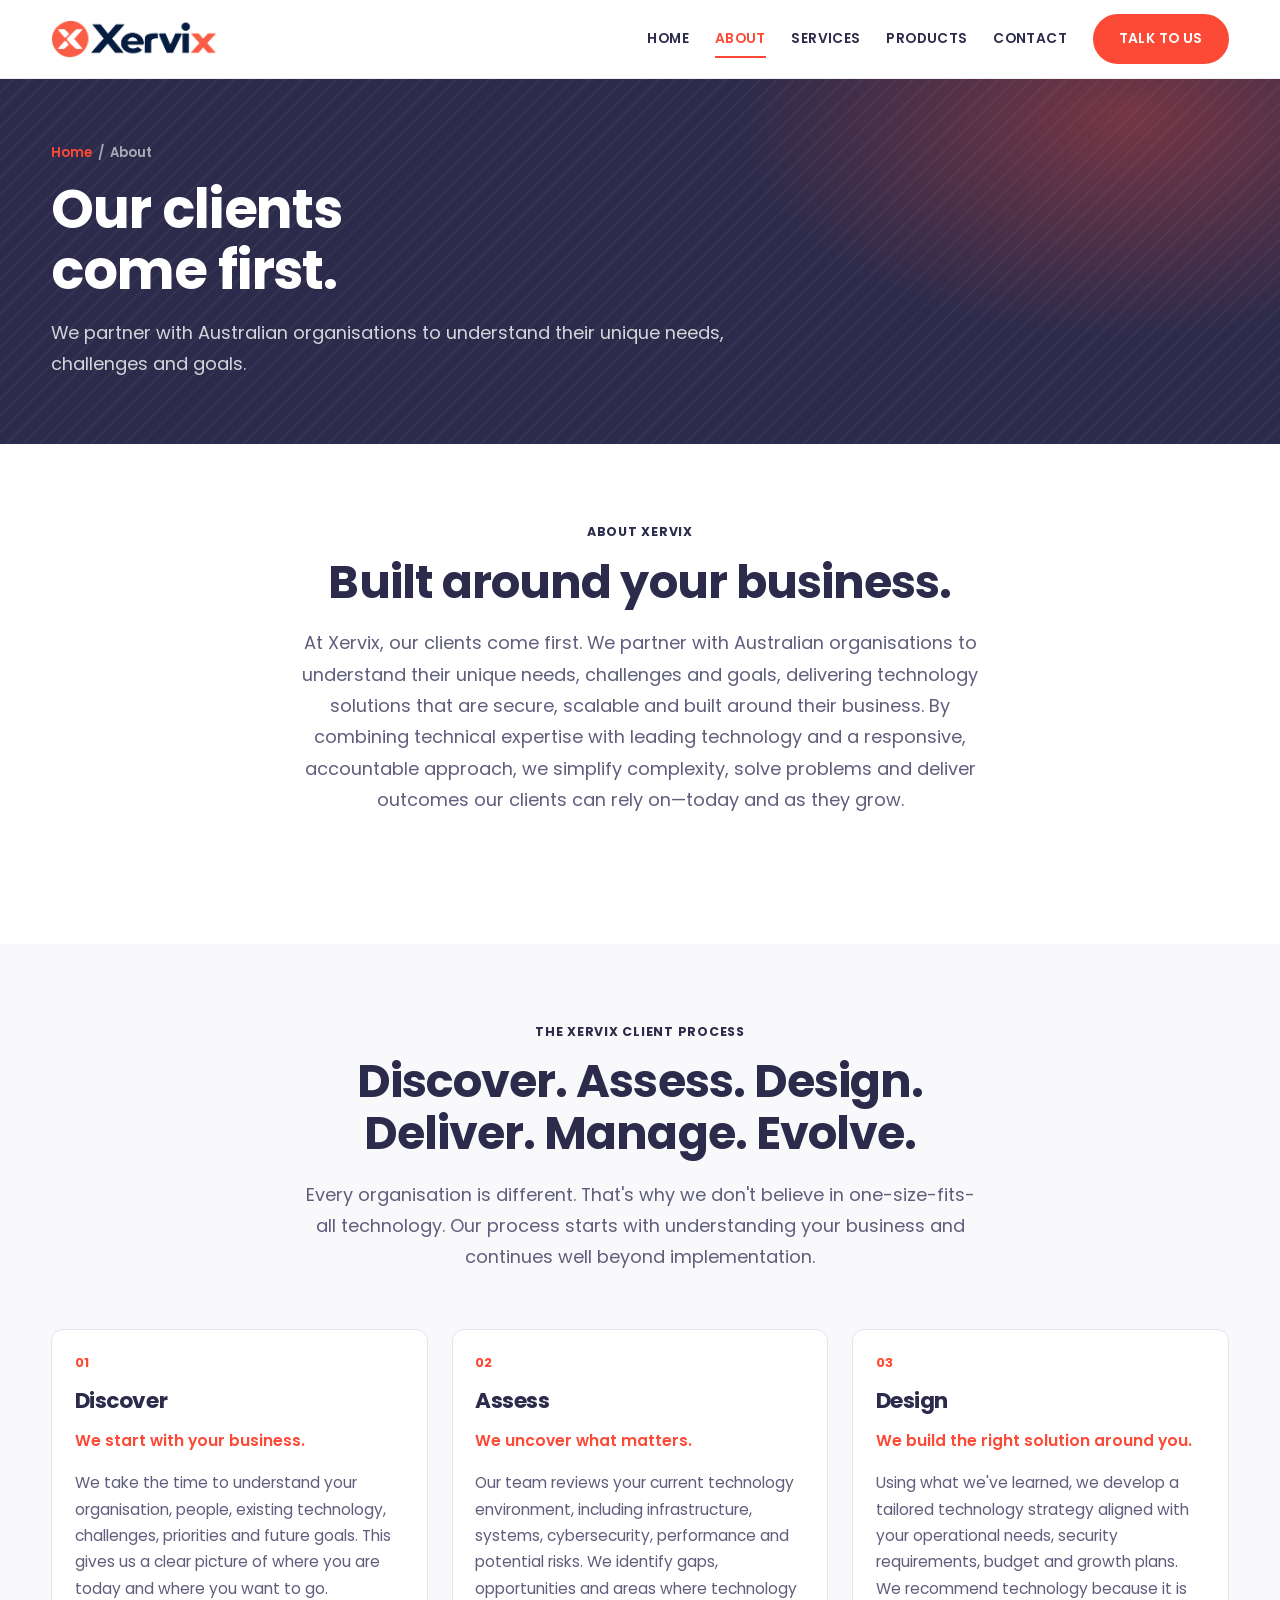
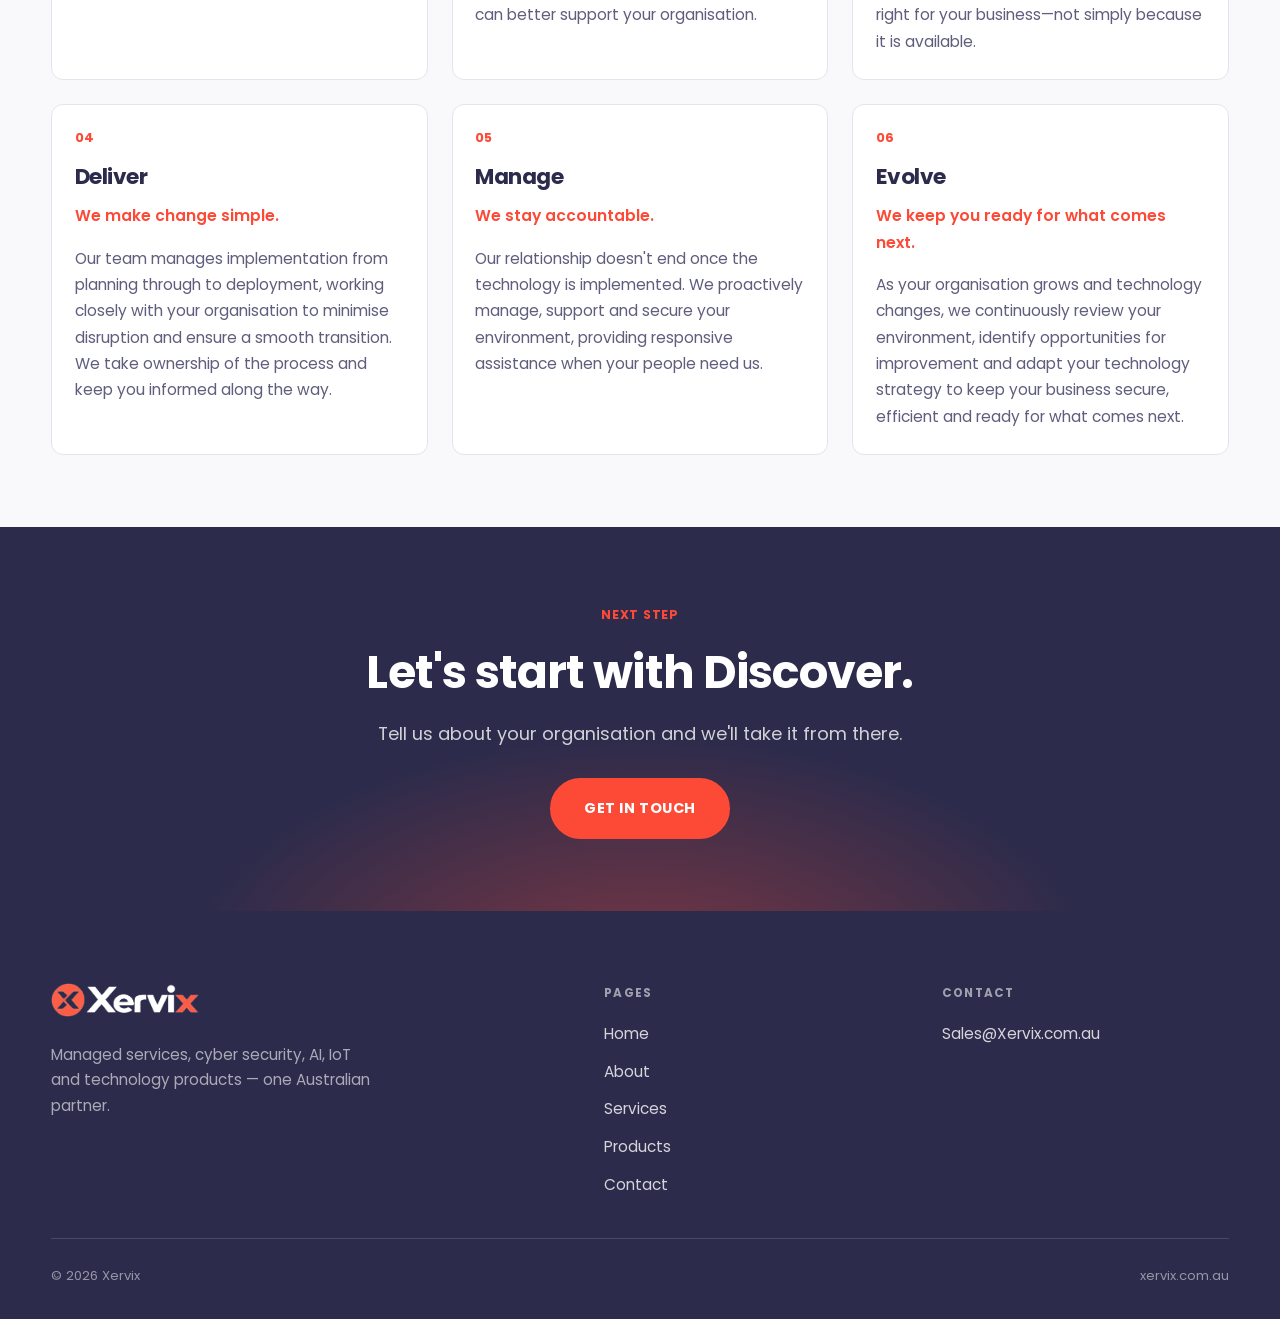
==== commit 74b2d124: "Remove DRAFT banner, PHOTO SLOT badge and preview wording - site is public now" ====
--- a/about.html
+++ b/about.html
@@ -25,7 +25,6 @@
 <body>
 <a class="skip" href="#main">Skip to content</a>
 
-<div class="demo-bar">DRAFT — phone number and address still to come. Wording on Services and Products is my draft for your approval.</div>
 
 <header class="site-head">
   <div class="wrap head-in">
--- a/assets/styles.css
+++ b/assets/styles.css
@@ -260,20 +260,6 @@
     radial-gradient(ellipse 60% 90% at 82% 20%, rgba(252,74,54,0.4), transparent 62%),
     #201f38;
 }
-.hero-photo::after {
-  content: "PHOTO SLOT — your team / office image goes here";
-  position: absolute;
-  right: clamp(1rem, 4vw, 3rem);
-  top: 1.25rem;
-  font-size: 0.66rem;
-  font-weight: 600;
-  letter-spacing: 0.12em;
-  color: rgba(255,255,255,0.42);
-  border: 1px dashed rgba(255,255,255,0.28);
-  border-radius: 999px;
-  padding: 0.35rem 0.9rem;
-}
-
 /* padding-block only — the `padding` shorthand here would wipe .wrap's gutter */
 .hero-in {
   position: relative;
@@ -319,40 +305,6 @@
 .pillar:hover { color: #fff; border-top-color: var(--accent); }
 .pillar:hover .idx { color: var(--accent); }
 
-/* ------------------------------------------------------------- trusted ---- */
-
-.trusted {
-  background: var(--canvas-2);
-  padding: clamp(2.5rem, 5vw, 3.5rem) 0;
-}
-.trusted-in {
-  display: grid;
-  grid-template-columns: minmax(0, 0.8fr) minmax(0, 1.2fr);
-  gap: clamp(1.5rem, 4vw, 3.5rem);
-  align-items: center;
-}
-.trusted h2 { font-size: clamp(1.5rem, 2.6vw, 2.1rem); margin-bottom: 0.5rem; }
-.trusted p { margin: 0; font-size: 0.98rem; }
-.logo-row {
-  display: grid;
-  grid-template-columns: repeat(4, 1fr);
-  gap: 1rem;
-}
-.logo-slot {
-  height: 74px;
-  border: 1px dashed var(--line);
-  border-radius: var(--r-sm);
-  background: #fff;
-  display: grid;
-  place-items: center;
-  font-size: 0.68rem;
-  font-weight: 600;
-  letter-spacing: 0.1em;
-  color: var(--ink-mute);
-  text-align: center;
-  padding: 0.5rem;
-}
-
 /* ------------------------------------------------------------- section ---- */
 
 .sect { padding: clamp(3.5rem, 8vh, 6rem) 0; position: relative; }
@@ -391,36 +343,21 @@
 .card:hover { transform: translateY(-4px); box-shadow: var(--shadow-lg); }
 .card p { margin: 0; font-size: 0.97rem; }
 
-/* image slot at the head of a card */
+/* illustration at the head of a card */
 .thumb {
   height: 190px;
   border-radius: var(--r-sm);
-  background:
-    linear-gradient(135deg, var(--canvas-2), #e7e8f1),
-    var(--canvas-2);
-  display: grid;
-  place-items: center;
-  position: relative;
   overflow: hidden;
-}
-.thumb::before {
-  content: "";
-  position: absolute;
-  inset: 0;
-  background: radial-gradient(circle at 70% 30%, rgba(252,74,54,0.14), transparent 58%);
-}
-.thumb span {
-  position: relative;
-  font-size: 0.68rem;
-  font-weight: 600;
-  letter-spacing: 0.1em;
-  text-transform: uppercase;
-  color: var(--ink-mute);
-  border: 1px dashed var(--line);
-  background: rgba(255,255,255,0.75);
-  border-radius: 999px;
-  padding: 0.3rem 0.8rem;
-}
+  background: var(--canvas-2);
+}
+.thumb img {
+  width: 100%;
+  height: 100%;
+  object-fit: cover;
+  display: block;
+  transition: transform 0.45s var(--ease);
+}
+.card:hover .thumb img { transform: scale(1.04); }
 
 .card-top {
   display: flex;
@@ -624,6 +561,11 @@
   display: none;
 }
 .form-status.is-on { display: block; }
+.form-status.is-error {
+  border-color: var(--accent);
+  background: var(--accent-sf);
+  color: var(--accent-dk);
+}
 
 .contact-list { list-style: none; margin: 0; padding: 0; }
 .contact-list li { border-bottom: 1px solid var(--line-soft); padding: 1.05rem 0; }
@@ -703,19 +645,6 @@
 .crumb a { color: var(--accent); }
 .crumb a:hover { text-decoration: underline; }
 
-/* --------------------------------------------------------- placeholder ---- */
-
-.demo-bar {
-  background: var(--accent-sf);
-  color: #8a2718;
-  font-size: 0.8rem;
-  text-align: center;
-  padding: 0.6rem 1rem;
-  line-height: 1.5;
-}
-.demo-bar a { color: #8a2718; font-weight: 600; text-decoration: underline; text-underline-offset: 3px; }
-.demo-bar a:hover { color: var(--accent-dk); }
-
 /* ------------------------------------------------------------- reveals ---- */
 
 [data-rise] {
@@ -734,15 +663,13 @@
 
 @media (max-width: 980px) {
   .split,
-  .form-grid,
-  .trusted-in { grid-template-columns: 1fr; }
+  .form-grid { grid-template-columns: 1fr; }
   .hero-strip { grid-template-columns: repeat(2, 1fr); }
   .foot-grid { grid-template-columns: 1fr 1fr; }
 }
 
 @media (max-width: 760px) {
   .svc { grid-template-columns: 1fr; gap: 0.5rem; }
-  .logo-row { grid-template-columns: repeat(2, 1fr); }
 }
 
 @media (max-width: 720px) {
